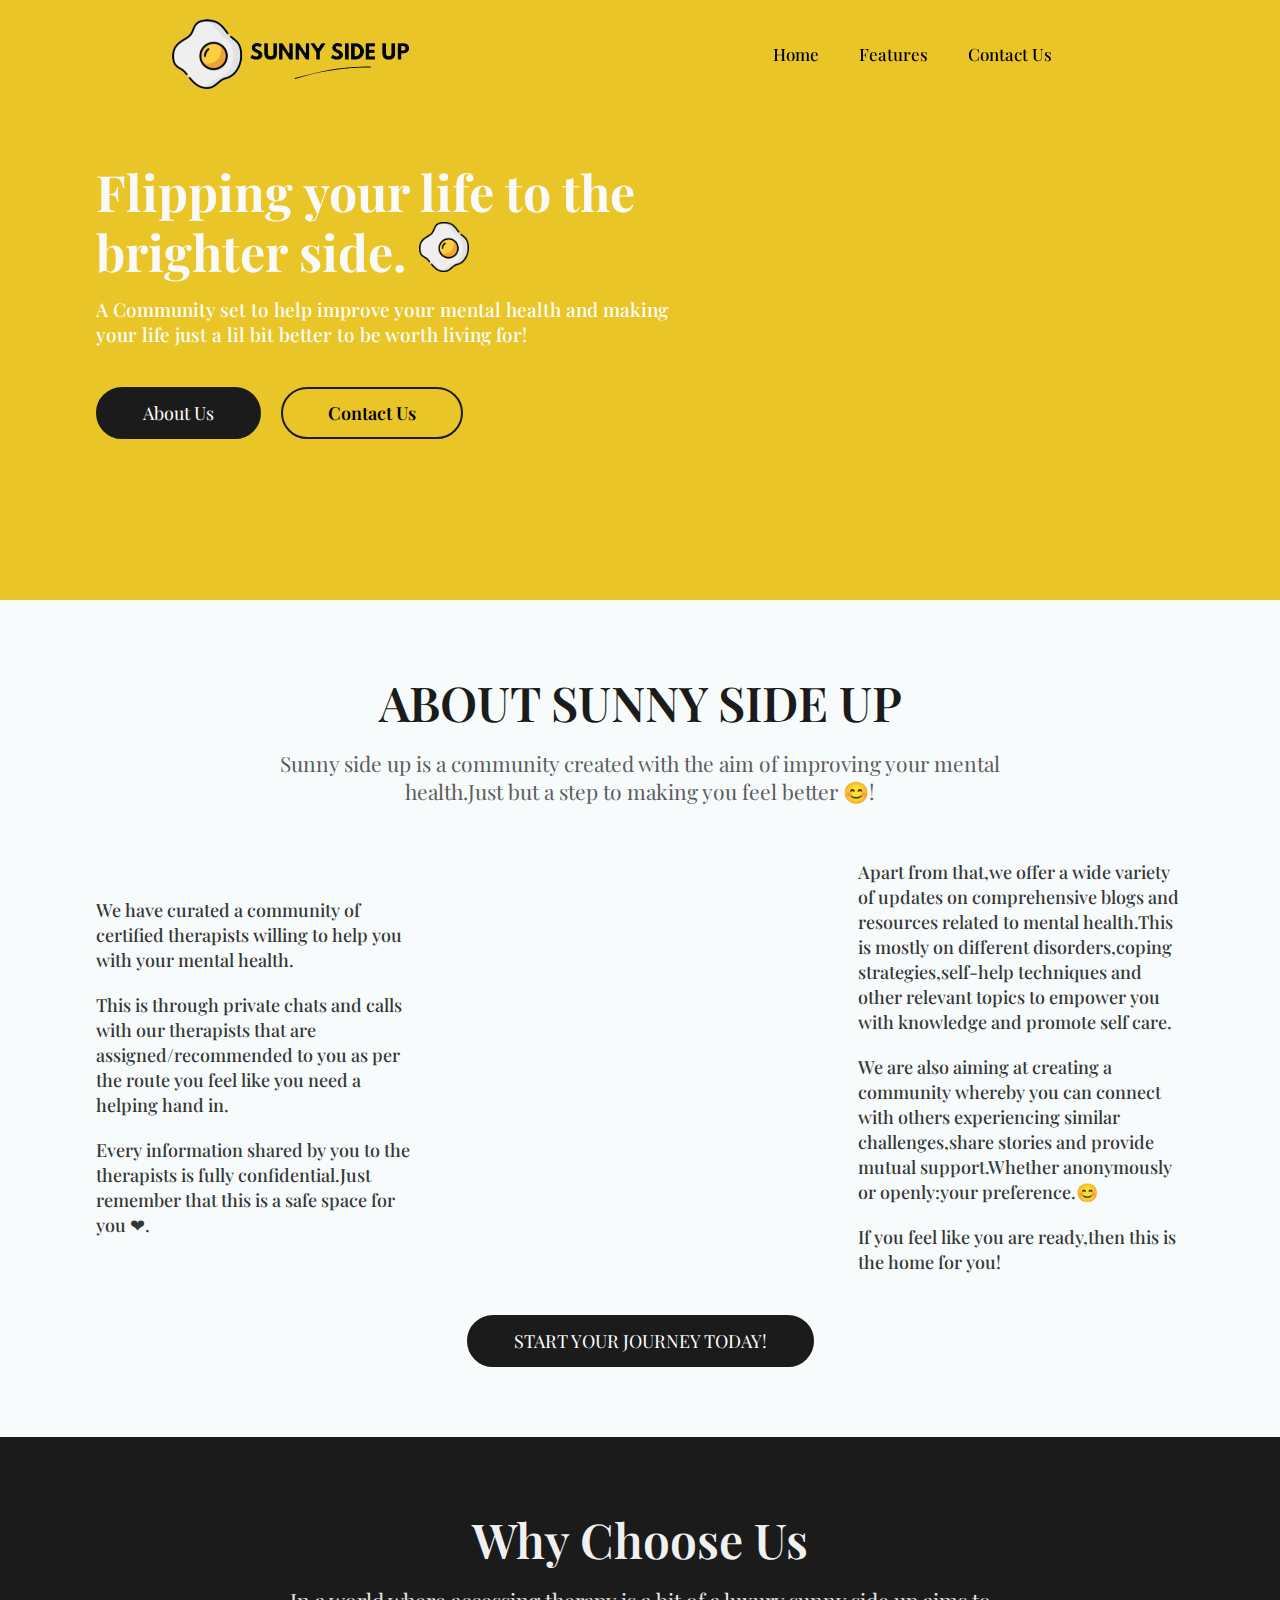
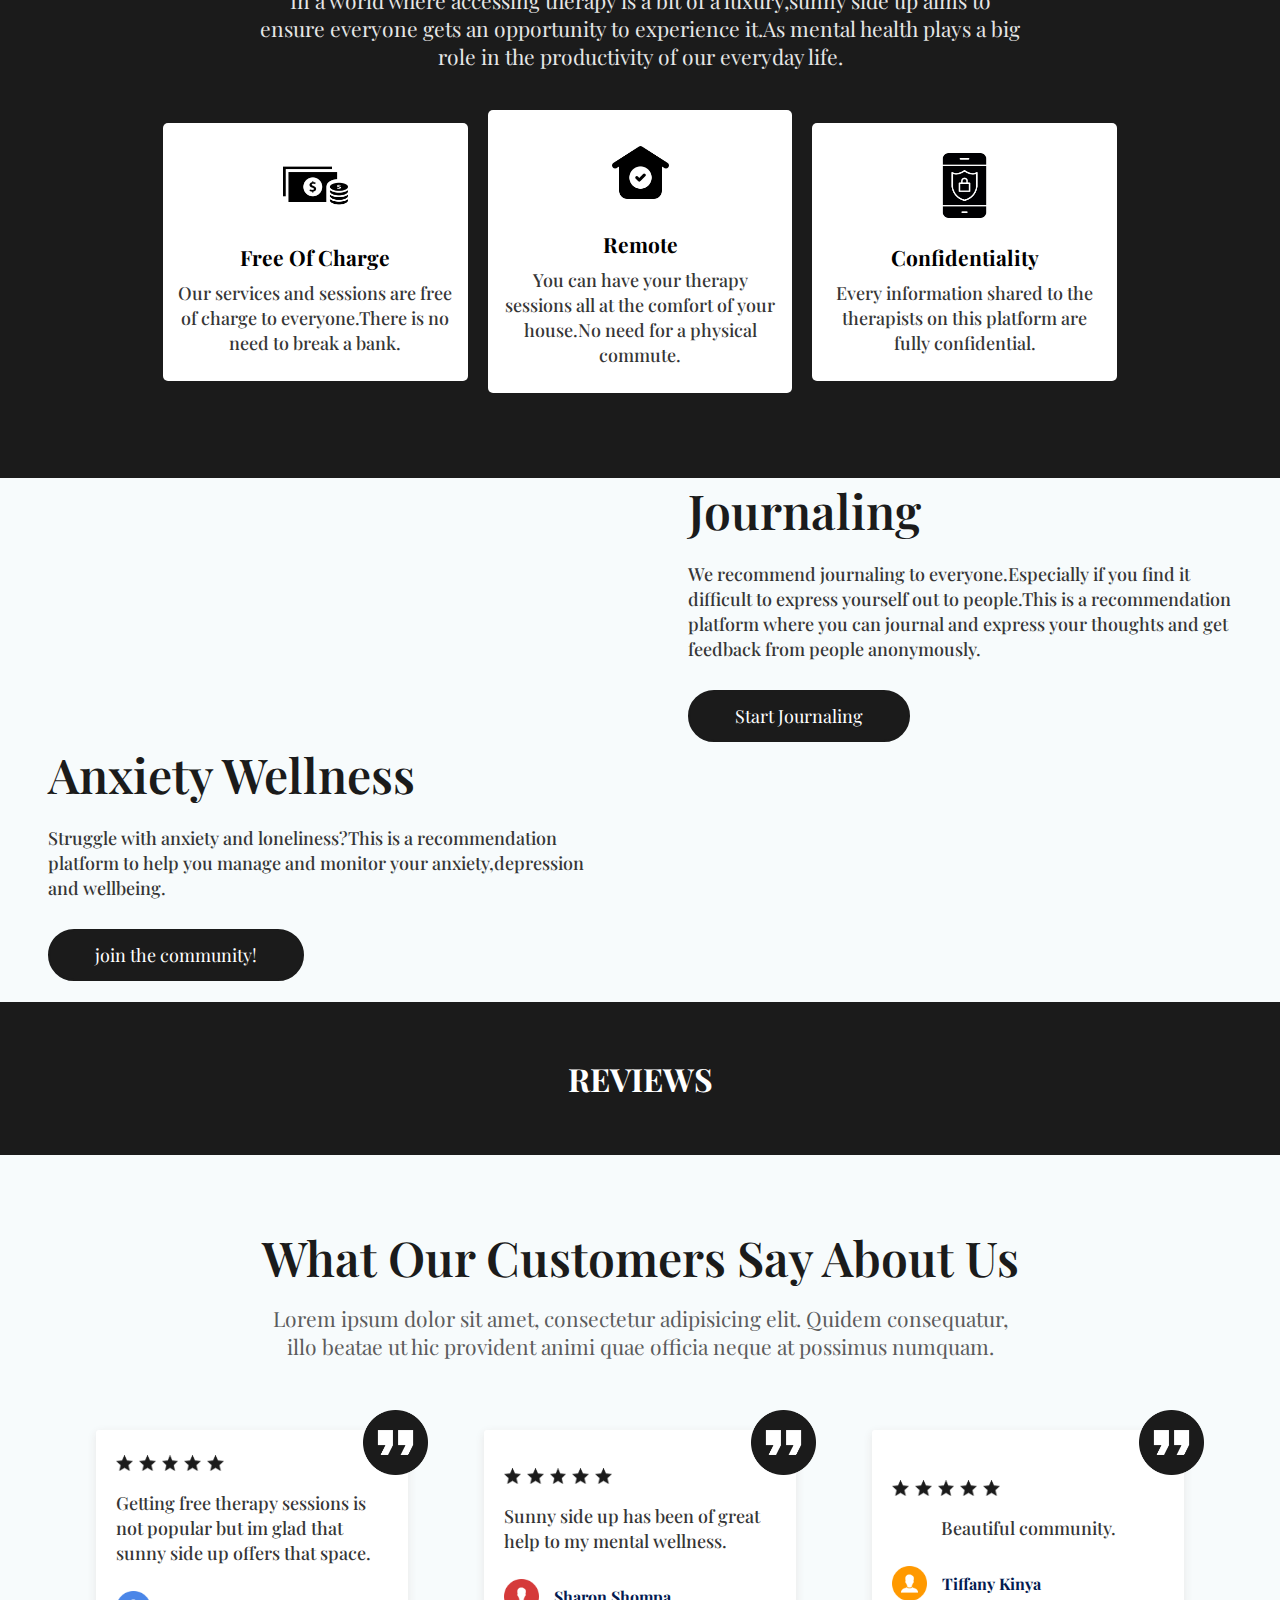
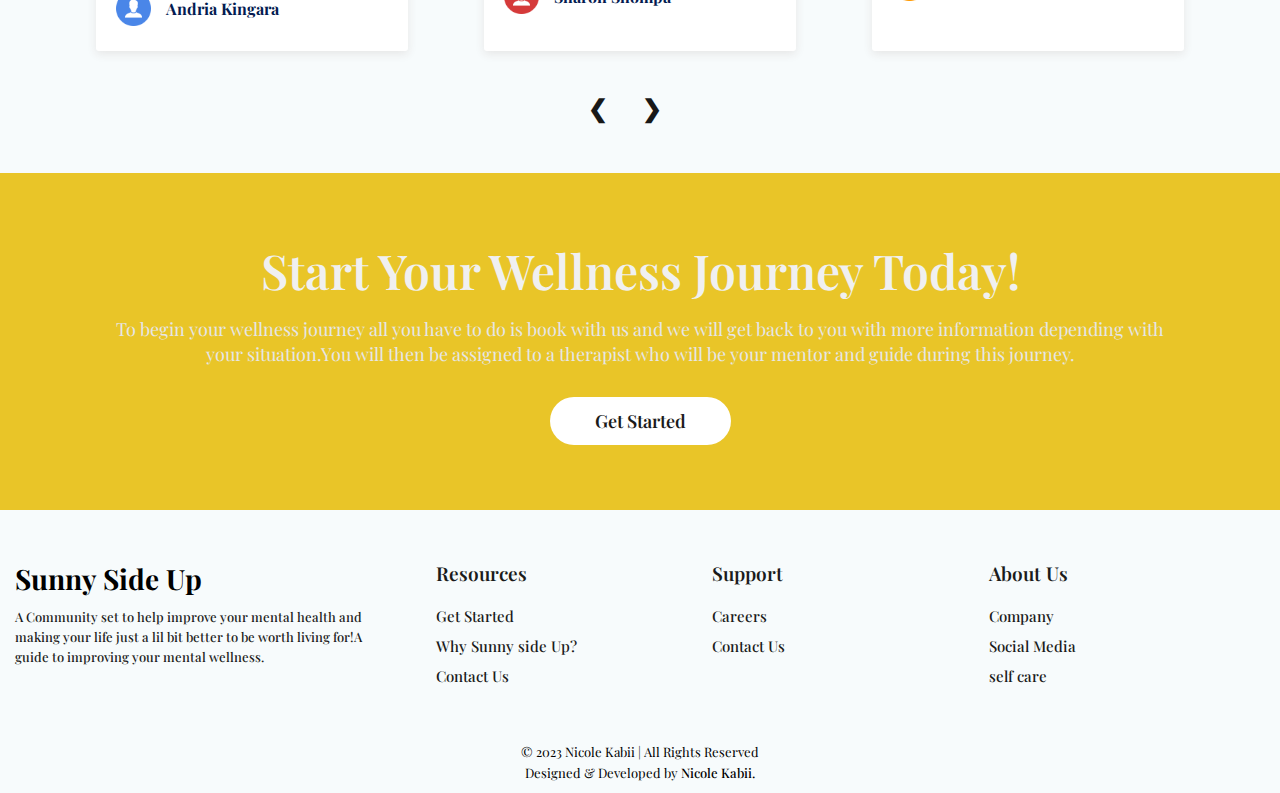
==== index.html @ 6314eb47 "hover effect" ====
<!DOCTYPE html>
<html lang="en">

<head>
    <meta charset="UTF-8">
    <meta name="viewport" content="width=device-width, initial-scale=1.0">

    <!-- Stylesheets -->
    <link rel="stylesheet" href="css/style.css">

    <link rel="stylesheet" href="https://cdnjs.cloudflare.com/ajax/libs/font-awesome/4.7.0/css/font-awesome.min.css">

    <!-- Google Fonts -->
    <link rel="preconnect" href="https://fonts.googleapis.com">
    <link rel="preconnect" href="https://fonts.gstatic.com" crossorigin>
    <link href="https://fonts.googleapis.com/css2?family=Playfair+Display:wght@400;500;600;700&display=swap"
        rel="stylesheet">

    <title>sunny side up</title>
</head>

<body>

    <header>

        <!-- Top Navigation Menu -->
        <div class="topnav">
            <a href="index.html" class="active"><img src="img/logofinal.png" width="200" alt=""></a>
            <div id="myLinks">
                <a href="index.html" class="navItem mobileNavItem" autofocus>Home</a>
                <a href="features.html" class="navItem mobileNavItem">Features</a>
                <a href="contact.html" class="navItem mobileNavItem">Contact Us</a>

            </div>
            <a href="javascript:void(0);" class="icon" onclick="myFunction()">
                <i class="fa fa-bars"></i>
            </a>
        </div>

        <div class="navigation">
            <a href="index.html" class="logoLink"><img src="img/logofinal.png" width="250" alt="">

            </a>

            <nav>
                <a href="index.html" class="navItem">Home</a>
                <a href="features.html" class="navItem">Features</a>
                <a href="contact.html" class="navItem">Contact Us</a>
                <a href="#" class="navItem"></a>

            </nav>
        </div>

        <div class="content-block home-hero" id="home">
            <div class="section-container">
                <div class="hero-wrapper">
                    <h1>Flipping your life to the brighter side. <img src="img/sunnysidee.png" width="50" alt=""> </h1>
                    <h4>
                        A Community set to help improve your mental health and making your life just a lil bit better to
                        be worth living for!
                    </h4>
                    <div class="content-wrapper hero-btn-wrapper">
                        <a href="index.html#intro" class="btn blackBtn">About Us</a>
                        <a href="contact.html" class="btn blackOutlineBtn">Contact Us</a>
                    </div>
                </div>
            </div>
        </div>

    </header>

    <main>


        <div class="section-container intro-container">
            <h2 class="section-heading" id="intro">ABOUT SUNNY SIDE UP</h2>
            <h4 class="section-subheading">
                Sunny side up is a community created with the aim of improving your mental health.Just but a step to
                making you feel
                better 😊!
            </h4>
            <div class="content-wrapper">
                <div class="content-block intro-wrapper">
                    <p class="main-text">
                        We have curated a community of certified therapists willing to help you with your mental health.
                    </p>
                    <p class="main-text">
                        This is through private chats and calls with our therapists that are assigned/recommended to you
                        as
                        per the route you feel like you need a helping hand in.
                    </p>
                    <p class="main-text">
                        Every information shared by you to the therapists is fully confidential.Just remember that this
                        is a safe space for you ❤.
                    </p>
                </div>
                <img src="img/intro.jpg" alt="">
                <div class="content-block intro-wrapper">
                    <p class="main-text">
                        Apart from that,we offer a wide variety of updates on comprehensive blogs and resources related
                        to mental health.This is mostly on different disorders,coping strategies,self-help techniques
                        and
                        other relevant topics to empower you with knowledge and promote self care.
                    <p class="main-text">
                        We are also aiming at creating a community whereby you can connect with others experiencing
                        similar challenges,share stories and provide mutual support.Whether anonymously or openly:your
                        preference.😊
                    </p>
                    <p class="main-text">
                        If you feel like you are ready,then this is the home for you!
                    </p>
                </div>
            </div>
            <a href="contact.html#start" class="btn blackBtn">START YOUR JOURNEY TODAY!</a>
        </div>


        <div class="benefits-container">
            <div class="section-container">
                <h2 class="section-heading">Why Choose Us</h2>
                <h4 class="section-subheading">
                    In a world where accessing therapy is a bit of a luxury,sunny side up aims to ensure everyone gets
                    an opportunity to experience it.As mental health plays a big role in the productivity of our
                    everyday life.
                </h4>
                <div class="content-wrapper benefit-top-wrapper">

                    <div class="content-block benefit-wrapper">
                        <div class="section-container">
                            <img src="img/free.png" alt="">
                            <h3>Free Of Charge</h3>
                            <p class="main-text">
                                Our services and sessions are free of charge to everyone.There is no need to break a
                                bank.
                            </p>
                        </div>
                    </div>

                    <div class="content-block benefit-wrapper">
                        <div class="section-container">
                            <img src="img/remote.png" alt="">
                            <h3>Remote</h3>
                            <p class="main-text">
                                You can have your therapy sessions all at the comfort of your house.No need for a
                                physical commute.
                        </div>
                    </div>

                    <div class="content-block benefit-wrapper">
                        <div class="section-container">
                            <img src="img/confidentiality.png" alt="">
                            <h3>Confidentiality</h3>
                            <p class="main-text">
                                Every information shared to the therapists on this platform are fully confidential.

                            </p>
                        </div>
                    </div>

                </div>
            </div>
        </div>


        <div class="features-container">

            <div class="content-wrapper feature-wrapper">
                <img src="img/feature_one.jpg" alt="">
                <div class="content-block feature-text-wrapper">
                    <div class="section-container">
                        <h2 class="section-heading">Journaling</h2>
                        <p class="main-text">
                            We recommend journaling to everyone.Especially if you find it difficult to express yourself
                            out to people.This is a recommendation platform where you can journal and express your
                            thoughts and get feedback from people anonymously.
                        </p>
                        <a href="https://onsincerely.com/" class="btn blackBtn" target="_blank">Start Journaling</a>
                    </div>
                </div>
            </div>

            <div class="content-wrapper content-wrapper-one feature-wrapper">
                <div class="content-block feature-text-wrapper">
                    <div class="section-container">
                        <h2 class="section-heading">Anxiety Wellness</h2>
                        <p class="main-text">
                            Struggle with anxiety and loneliness?This is a recommendation platform to help you manage
                            and monitor your anxiety,depression and wellbeing.
                        </p>
                        <a href="https://mindgarden-tech.co.uk/" class="btn blackBtn" target="_blank">join the
                            community!</a>
                    </div>
                </div>
                <img src="img/feature_two.jpg" alt="">
            </div>
            <br>
        </div>


        <div class="clients-container">
            <div class="section-container">
                <div class="content-wrapper">
                    <h1 class="reviews">REVIEWS</h1>
                </div>
            </div>
        </div>


        <div class="testimonials-container" id="testimonials">
            <div class="section-container">
                <h2 class="section-heading">What Our Customers Say About Us</h2>
                <h4 class="section-subheading">
                    Lorem ipsum dolor sit amet, consectetur adipisicing elit. Quidem consequatur, illo beatae ut hic
                    provident animi quae officia neque at possimus numquam.
                </h4>
                <div class="content-wrapper testimonial-container-wrapper">
                    <div class="content-wrapper testimonial-top-wrapper">
                        <div class="mySlides">

                            <div class="content-block testimonial-wrapper">
                                <img src="img/quote.png" alt="" class="testimonial-quote-img">
                                <div class="content-wrapper rating-wrapper">
                                    <img src="img/star.png" alt="">
                                    <img src="img/star.png" alt="">
                                    <img src="img/star.png" alt="">
                                    <img src="img/star.png" alt="">
                                    <img src="img/star.png" alt="">
                                </div>
                                <p class="main-text">
                                    Getting free therapy sessions is not popular but im glad that sunny side up offers
                                    that space.
                                </p>
                                <div class="content-wrapper client-info">
                                    <img src="img/avatar_blue.png" alt="">
                                    <div class="content-block">
                                        <h3>Andria Kingara</h3>

                                    </div>
                                </div>
                            </div>

                            <div class="content-block testimonial-wrapper">
                                <img src="img/quote.png" alt="" class="testimonial-quote-img">
                                <div class="content-wrapper rating-wrapper">
                                    <img src="img/star.png" alt="">
                                    <img src="img/star.png" alt="">
                                    <img src="img/star.png" alt="">
                                    <img src="img/star.png" alt="">
                                    <img src="img/star.png" alt="">
                                </div>
                                <p class="main-text">
                                    Sunny side up has been of great help to my mental wellness.
                                </p>
                                <div class="content-wrapper client-info">
                                    <img src="img/avatar_red.png" alt="">
                                    <div class="content-block">
                                        <h3>Sharon Shompa</h3>

                                    </div>
                                </div>
                            </div>

                            <div class="content-block testimonial-wrapper">
                                <img src="img/quote.png" alt="" class="testimonial-quote-img">
                                <div class="content-wrapper rating-wrapper">
                                    <img src="img/star.png" alt="">
                                    <img src="img/star.png" alt="">
                                    <img src="img/star.png" alt="">
                                    <img src="img/star.png" alt="">
                                    <img src="img/star.png" alt="">
                                </div>
                                <p class="main-text">
                                    Beautiful community.
                                </p>
                                <div class="content-wrapper client-info">
                                    <img src="img/avatar_orange.png" alt="">
                                    <div class="content-block">
                                        <h3>Tiffany Kinya</h3>

                                    </div>
                                </div>
                            </div>

                        </div>
                        <div class="mySlides">

                            <div class="content-block testimonial-wrapper">
                                <img src="img/quote.png" alt="" class="testimonial-quote-img">
                                <div class="content-wrapper rating-wrapper">
                                    <img src="img/star.png" alt="">
                                    <img src="img/star.png" alt="">
                                    <img src="img/star.png" alt="">
                                    <img src="img/star.png" alt="">
                                    <img src="img/star.png" alt="">
                                </div>
                                <p class="main-text">
                                    I Love how the therapists are so friendly.
                                </p>
                                <div class="content-wrapper client-info">
                                    <img src="img/avatar_red.png" alt="">
                                    <div class="content-block">
                                        <h3>Sharon Wanjiru</h3>

                                    </div>
                                </div>
                            </div>

                            <div class="content-block testimonial-wrapper">
                                <img src="img/quote.png" alt="" class="testimonial-quote-img">
                                <div class="content-wrapper rating-wrapper">
                                    <img src="img/star.png" alt="">
                                    <img src="img/star.png" alt="">
                                    <img src="img/star.png" alt="">
                                    <img src="img/star.png" alt="">
                                    <img src="img/star.png" alt="">
                                </div>
                                <p class="main-text">

                                </p>
                                <div class="content-wrapper client-info">
                                    <img src="img/avatar_orange.png" alt="">
                                    <div class="content-block">
                                        <h3>Bettina Uhuru</h3>

                                    </div>
                                </div>
                            </div>

                            <div class="content-block testimonial-wrapper">
                                <img src="img/quote.png" alt="" class="testimonial-quote-img">
                                <div class="content-wrapper rating-wrapper">
                                    <img src="img/star.png" alt="">
                                    <img src="img/star.png" alt="">
                                    <img src="img/star.png" alt="">
                                    <img src="img/star.png" alt="">
                                    <img src="img/star.png" alt="">
                                </div>
                                <p class="main-text">
                                    I have to say that the constant check ups by the therapists are really thoughtful.
                                </p>
                                <div class="content-wrapper client-info">
                                    <img src="img/avatar_blue.png" alt="">
                                    <div class="content-block">
                                        <h3>Emily Okwara</h3>

                                    </div>
                                </div>
                            </div>

                        </div>
                    </div>
                </div>
                <div class="testimonial-navigation-wrapper">
                    <a class="prev" onclick="plusSlides(-1)">&#10094;</a>
                    <a class="next" onclick="plusSlides(1)">&#10095;</a>
                </div>
            </div>
        </div>


        <div class="cta-container">
            <div class="section-container">
                <h2 class="section-heading">Start Your Wellness Journey Today!</h2>
                <p class="main-text">
                    To begin your wellness journey all you have to do is book with us and we will get back to you with
                    more information depending with your situation.You will then be assigned to a therapist who will be
                    your mentor and guide during this journey.
                </p>
                <a href="contact.html#start" class="btn whiteBtn">Get Started</a>
            </div>
        </div>


    </main>

    <footer>
        <div class="footerTopWrapper">
            <div class="footerWrapper footerWrapperOne">
                <h2>Sunny Side Up</h2>
                <p>
                    A Community set to help improve your mental health and making your life just a lil bit better to be
                    worth living for!A guide to improving your mental wellness.
                </p>
            </div>
            <div class="footerWrapper">
                <h3>Resources</h3>
                <a href="contact.html#start">Get Started</a>
                <a href="index.html#intro">Why Sunny side Up?</a>
                <a href="contact.html#socials">Contact Us</a>
                <a href="#"></a>
            </div>
            <div class="footerWrapper">
                <h3>Support</h3>
                <a href="features.html#careers">Careers</a>
                <a href="contact.html">Contact Us</a>
                <a href="#"></a>
                <a href="#"></a>
            </div>
            <div class="footerWrapper">
                <h3>About Us</h3>
                <a href="index.html#intro">Company</a>
                <a href="contact.html#socials">Social Media</a>
                <a href="features.html#care">self care</a>
                <a href="#"></a>
            </div>
        </div>
        <p class="copyright">© 2023 Nicole Kabii | All Rights Reserved</p>
        <p class="copyright">Designed & Developed by <a href="https://nicolek.buzz" target="_blank"
                class="copyright">Nicole Kabii.</a></p>
    </footer>

    <script src="js/main.js"></script>
    <script src="js/animations.js"></script>
    <script src="js/testimonials_slider.js"></script>
    <script src="js/mobileMenu.js"></script>

</body>

</html>
---- css/style.css ----
/* --------------------------------------------------- 
                     General
   --------------------------------------------------- */

*,
*::after,
*::before {
  margin: 0;
  padding: 0;
  box-sizing: inherit;
}
html {
  scroll-behavior: smooth;
}

body {
  font-family: "Playfair Display", serif;
  background-color: #f7fbfc;
  overflow-x: hidden;
}

a {
  color: rgb(255, 255, 255);
  text-decoration: none;
}
li {
  list-style: none;
}

/* --------------------------------------------------- 
                   CSS Animations
   --------------------------------------------------- */

@keyframes fade-in-left {
  from {
    opacity: 0;
    transform: translateX(-10px);
  }
  to {
    opacity: 1;
  }
}
.fade-in-element-left {
  animation: fade-in-left 2s;
}

@keyframes fade-in-right {
  from {
    opacity: 0;
    transform: translateX(10px);
  }
  to {
    opacity: 1;
  }
}
.fade-in-element-right {
  animation: fade-in-right 2s;
}

@keyframes fade-in {
  from {
    opacity: 0;
    transform: translateY(-20px);
  }
  to {
    opacity: 1;
  }
}
.fade-in-element-top {
  animation: fade-in 2s;
}

@keyframes fade-in {
  from {
    opacity: 0;
    transform: translateY(20px);
  }
  to {
    opacity: 1;
  }
}
.fade-in-element-bottom {
  animation: fade-in 2s;
}

/* --------------------------------------------------- 
                    Layouts
   --------------------------------------------------- */
.section-container {
  display: flex;
  flex-direction: column;
  justify-content: center;
  align-items: center;
  margin: 0 auto;
  width: 85%;
}

.content-wrapper {
  display: flex;
  flex-direction: row;
  justify-content: space-between;
  align-items: center;
  flex-wrap: wrap;
  width: 100%;
}

.content-block {
  display: flex;
  flex-direction: column;
  justify-content: center;
  align-items: center;
}

.headingWrapper {
  display: flex;
  flex-direction: column;
  width: 45%;
}

@media only screen and (max-width: 980px) {
  .section-container {
    width: 95%;
  }
  .content-wrapper {
    display: flex;
    flex-direction: column;
    justify-content: center;
    align-items: center;
  }
  .content-wrapper-one {
    display: flex;
    flex-direction: column-reverse;
    justify-content: center;
    align-items: center;
  }

  .headingWrapper {
    display: flex;
    flex-direction: column;
    justify-content: center;
    align-items: center;
    width: 95%;
    text-align: center;
  }

  .page-text-wrapper {
    width: 95%;
    display: flex;
    flex-direction: column;
    justify-content: center;
    align-items: center;
  }
}

/* --------------------------------------------------- 
                   Buttons
   --------------------------------------------------- */
.btn {
  padding: 12px 45px;
  border-radius: 100px;
  font-size: 18px;
  text-align: center;
  transition: all 0.3s;
  -webkit-appearance: none;
}

.blackBtn {
  background-color: #1b1b1b;
  color: white;
  font-weight: 400;
  border: 2px solid #1b1b1b;
}
.blackBtn:hover {
  background-color: #3a3a3a;
  border: 2px solid #3a3a3a;
}

.blackOutlineBtn {
  color: #000000;
  font-weight: 600;
  background-color: transparent;
  border: 2px solid #1b1b1b;
  transition: all, 0.3s;
}
.blackOutlineBtn:hover {
  color: white;
  background-color: #1b1b1b;
}

.whiteBtn {
  background-color: #ffffff;
  color: #1b1b1b;
  font-weight: 600;
  transition: all, 0.3s;
}
.whiteBtn:hover {
  color: white;
  background-color: transparent;
}

@media only screen and (max-width: 980px) {
  .btn {
    margin: 10px 0;
    padding: 14px 0px;
    width: 100%;
  }
}

/* --------------------------------------------------- 
                   Typography
   --------------------------------------------------- */

.section-heading {
  font-size: 48px;
  color: #1b1b1b;
  font-weight: 600;
  text-align: center;
}
.section-subheading {
  margin: 15px auto 0 auto;
  font-size: 21px;
  line-height: 28px;
  width: 70%;
  color: #5c5c5c;
  font-weight: 400;
  text-align: center;
}

.main-text {
  margin: 5px 0;
  font-size: 18px;
  line-height: 25px;
  color: #363636;
  font-weight: 500;
}

@media only screen and (max-width: 900px) {
  .section-heading {
    font-size: 31px;
  }

  .section-subheading {
    width: 100%;
  }
}

/* --------------------------------------------------- 
                     Header
   --------------------------------------------------- */
header {
  display: flex;
  flex-direction: column;
  justify-content: flex-start;
  align-items: center;
  position: relative;
}

.navigation {
  display: flex;
  flex-direction: row;
  justify-content: space-around;
  align-items: center;
  padding: 0px 5px;
  position: fixed;
  z-index: 1;
  width: 100%;
  background-color: #fdfbf900;
  transition: all, 0.3s;
}

.scrolled {
  background-color: rgb(233, 197, 40);
}

.logo {
  height: 40px;
  width: auto;
  box-shadow: none;
  color: black;
  font-size: 30px;
}

.topnav {
  display: none;
}

nav {
  display: flex;
  flex-direction: row;
  justify-content: center;
  align-items: center;
  padding: 8px 0;
}
.navItem {
  padding: 5px 15px;
  margin: 0 5px;
  font-size: 17px;
  font-weight: 500;
  color: rgb(0, 0, 0);
}
.navItem:hover {
  color: white;
}
.navBtn {
  margin-left: 20px;
  padding: 11px 40px;
  color: white;
  border-radius: 100px;
  transition: all, 0.3s;
}

@media only screen and (max-width: 980px) {
  .navigation {
    display: none;
  }
  /* Mobile Navigation Start */
  .topnav {
    display: block;
    position: fixed;
    top: 0;
    left: 0;
    right: 0;
    z-index: 1;
    width: 100%;
    overflow: hidden;
    background-color: #fdfbf9;
    width: 100%;
    top: 0;
    left: 0;
    right: 0;
  }
  .topnav a {
    color: rgb(0, 0, 0);
    padding: 14px 16px;
    background-color: transparent;
    text-decoration: none;
    font-size: 15px;
    display: block;
  }
  .topnav a.icon {
    background: rgba(0, 0, 0, 0);
    display: block;
    position: absolute;
    right: 0;
    top: 5px;
    font-size: 20px;
  }
  .topnav i {
    color: rgb(0, 0, 0);
  }
  .topnav #myLinks {
    display: none;
    background-color: #ffffff;
  }
  .mobileNavItem {
    transition: all, 0.2s;
  }
  .mobileNavItem:hover {
    background-color: #030303;
    color: rgb(255, 255, 255);
  }
  .active {
    color: white;
  }
  /* Mobile Navigation End */
}

.home-hero {
  align-items: flex-end;
  min-height: 600px;
  width: 100%;
  background-color: rgb(233, 197, 40);
  background-image: url("../img/home-hero.jpg");
  background-position: center;
  background-size: cover;
}
.home-hero .section-container {
  align-items: flex-start;
}
.hero-wrapper {
  width: 55%;
}
.hero-wrapper h1 {
  color: rgb(250, 250, 250);
  font-size: 50px;
  line-height: 60px;
}
.hero-wrapper h4 {
  margin: 15px 0 40px 0;
  color: rgb(255, 255, 255);
  font-size: 19px;
  font-weight: 500;
  line-height: 25px;
}
.hero-btn-wrapper {
  justify-content: start;
}
.hero-btn-wrapper .btn {
  margin-right: 20px;
}

@media only screen and (max-width: 980px) {
  .home-hero {
    align-items: center;
    padding: 5px 0 70px 0;
    width: 100%;
    background-position: bottom;
    background-size: contain;
    background-repeat: no-repeat;
  }
  .hero-wrapper {
    width: 100%;
  }
  .hero-wrapper h1 {
    font-size: 40px;
    line-height: 50px;
  }
  .hero-btn-wrapper {
    justify-content: center;
  }
  .hero-btn-wrapper .btn {
    margin-right: 0px;
  }
}

/* --------------------------------------------------- 
                    Home Page
   --------------------------------------------------- */
/* Intro */
.intro-container {
  padding: 70px 0;
}
.intro-container .content-wrapper {
  margin: 45px 0 30px 0;
}
.intro-wrapper {
  width: 30%;
}
.intro-wrapper .main-text {
  margin: 10px 0;
}
.intro-container img {
  width: 30%;
  height: auto;
}

@media only screen and (max-width: 980px) {
  .intro-wrapper {
    width: 100%;
  }
  .intro-container img {
    margin: 15px 0;
    width: 100%;
    height: auto;
  }
}

/* Benefits */
.benefits-container {
  padding: 70px 0 85px 0;
  background-color: #1b1b1b;
}
.benefits-container .section-heading {
  color: rgb(240, 240, 240);
}
.benefits-container .section-subheading {
  color: rgb(230, 230, 230);
}

.benefit-top-wrapper {
  justify-content: center;
  margin-top: 40px;
}

.benefit-wrapper {
  margin: 0 10px;
  padding: 30px 0 25px 0;
  width: 28%;
  background-color: white;
  border-radius: 5px;
  transition: all, 0.6s;
}
.benefit-wrapper .section-container {
  width: 90%;
}
.benefit-wrapper img {
  height: 65px;
  width: auto;
  box-shadow: none;
  border-radius: 10px;
}
.benefit-wrapper h3 {
  margin: 25px 0 10px 0;
  font-size: 21px;
}
.benefit-wrapper .main-text {
  margin: 0;
  text-align: center;
}
.benefit-wrapper:hover {
  background-color: #1b1b1b;
  cursor: default;
}
.benefit-wrapper:hover h3,
.benefit-wrapper:hover .main-text {
  color: white;
}

@media only screen and (max-width: 980px) {
  .benefit-wrapper {
    margin: 15px 0;
    width: 100%;
  }
}

/* Features */
.feature-wrapper img {
  width: 50%;
  height: auto;
  border-radius: 0px;
  box-shadow: none;
}
.feature-text-wrapper {
  width: 50%;
}
.feature-text-wrapper .section-container {
  align-items: flex-start;
}
.feature-text-wrapper .main-text {
  margin: 20px 0 28px 0;
}

@media only screen and (max-width: 980px) {
  .feature-wrapper {
    margin-bottom: 60px;
  }
  .feature-text-wrapper {
    margin-top: 20px;
    width: 100%;
  }
  .feature-wrapper img {
    width: 100%;
  }
}

/* Clients */
.clients-container {
  padding: 55px 0;
  background-color: #1b1b1b;
}
.clients-container img {
  margin: 0 10px;
  height: 30px;
  width: auto;
  box-shadow: none;
  border-radius: 0px;
}

@media only screen and (max-width: 980px) {
  .clients-container .content-wrapper {
    flex-direction: row;
  }
  .clients-container img {
    margin: 15px 10px;
  }
}

/* Testimonials */
.testimonials-container {
  padding: 70px 0 50px 0;
}

.prev,
.next {
  margin: 0 25px 0 0;
  padding: 5px 5px 5px 0;
  width: auto;
  color: #181818;
  font-size: 24px;
  font-weight: 700;
  cursor: pointer;
  user-select: none;
  transition: all, 0.3s;
}
.prev:hover,
.next:hover {
  color: #181818;
}

.testimonial-top-wrapper {
  position: relative;
  margin-top: 50px;
  padding-bottom: 20px;
  width: 100%;
}
.mySlides {
  display: none;
  flex-direction: row;
  justify-content: space-between;
  padding: 20px 0;
}
.testimonial-wrapper {
  position: relative;
  padding: 25px 20px;
  width: 25%;
  background-color: white;
  box-shadow: 0 3px 10px rgb(230, 230, 230);
  border-radius: 3px;
}
.testimonial-quote-img {
  position: absolute;
  top: -20px;
  right: -20px;
  height: 65px;
  width: auto;
  box-shadow: none;
}
.rating-wrapper {
  justify-content: start;
}
.rating-wrapper img {
  margin-right: 6px;
  height: 16px;
  width: auto;
  box-shadow: none;
}
.testimonial-wrapper .main-text {
  margin: 20px 0 25px 0;
}
.client-info {
  justify-content: start;
}
.client-info img {
  margin-right: 15px;
  height: 35px;
  width: 35px;
  box-shadow: none;
}
.client-info h3 {
  color: #041b51;
  font-size: 16px;
}
.client-info p {
  margin-top: 5px;
  color: rgb(90, 90, 90);
  font-size: 13px;
}
.client-info .content-block {
  align-items: flex-start;
}

@media only screen and (max-width: 980px) {
  .testimonials-container {
    padding: 35px 0;
  }
  .testimonials-container .section-heading,
  .testimonials-container .section-subheading {
    text-align: center;
  }
  .testimonial-container-wrapper {
    flex-direction: column-reverse;
  }
  .testimonial-top-wrapper {
    margin-top: 40px;
    width: 100%;
  }
  .mySlides {
    flex-direction: column;
    justify-content: center;
    align-items: center;
    padding: 20px 0px;
  }
  .testimonial-wrapper {
    margin: 15px 0;
    width: 70%;
  }
  .rating-wrapper,
  .client-info {
    flex-direction: row;
  }

  .testimonial-img {
    margin-top: 30px;
    width: 100%;
    height: auto;
  }
}

/* CTA */
.cta-container {
  padding: 65px 0;
  background-color: rgb(233, 197, 40);
}
.cta-container .section-container {
  justify-content: center;
  align-items: center;
}
.cta-container .section-heading {
  color: rgb(240, 240, 240);
  text-align: center;
}
.cta-container .main-text {
  margin: 15px 0 30px 0;
  color: rgb(230, 230, 230);
  font-weight: 400;
  text-align: center;
}

/* Footer */
footer {
  display: flex;
  flex-direction: column;
  justify-content: center;
  align-items: center;
  padding: 35px 0 10px 0;
}
.footerTopWrapper {
  display: flex;
  flex-direction: row;
  justify-content: space-around;
  align-items: flex-start;
  margin-bottom: 25px;
}
.footerWrapper {
  display: flex;
  flex-direction: column;
  justify-content: center;
  align-items: flex-start;
  width: 23%;
  margin: 15px 0;
}
.footerWrapperOne {
  width: 35%;
}
.footerWrapperOne h2 {
  margin-bottom: 10px;
  font-size: 28px;
}
.footerWrapper img {
  height: auto;
  width: 150px;
  margin-bottom: 25px;
}
.footerWrapper p {
  color: #1b1b1b;
  font-size: 13px;
  line-height: 20px;
  font-weight: 500;
  width: 90%;
}
.footerWrapper h3 {
  color: #1b1b1b;
  font-size: 19px;
  font-weight: 600;
  margin-bottom: 15px;
}
.footerWrapper a {
  color: #1b1b1b;
  font-size: 15px;
  font-weight: 500;
  margin: 5px 0;
}

.copyright {
  font-size: 13px;
  margin: 2px 0;
}
.copyright a {
  color: black;
  font-weight: 500;
}

@media only screen and (max-width: 900px) {
  .footerTopWrapper {
    display: flex;
    flex-direction: column;
    justify-content: center;
    align-items: center;
    margin-bottom: 25px;
  }
  .footerWrapper {
    display: flex;
    flex-direction: column;
    justify-content: center;
    align-items: center;
    width: 90%;
    margin: 15px 0;
  }
  .footerWrapper p {
    text-align: center;
  }
  .footerWrapper h3 {
    font-size: 22px;
  }
  .footerWrapper a {
    font-size: 18px;
  }
  .copyright {
    text-align: center;
  }
}
.reviews {
  color: white;
  text-align: center;
  display: block;
  margin: 0 auto;
}
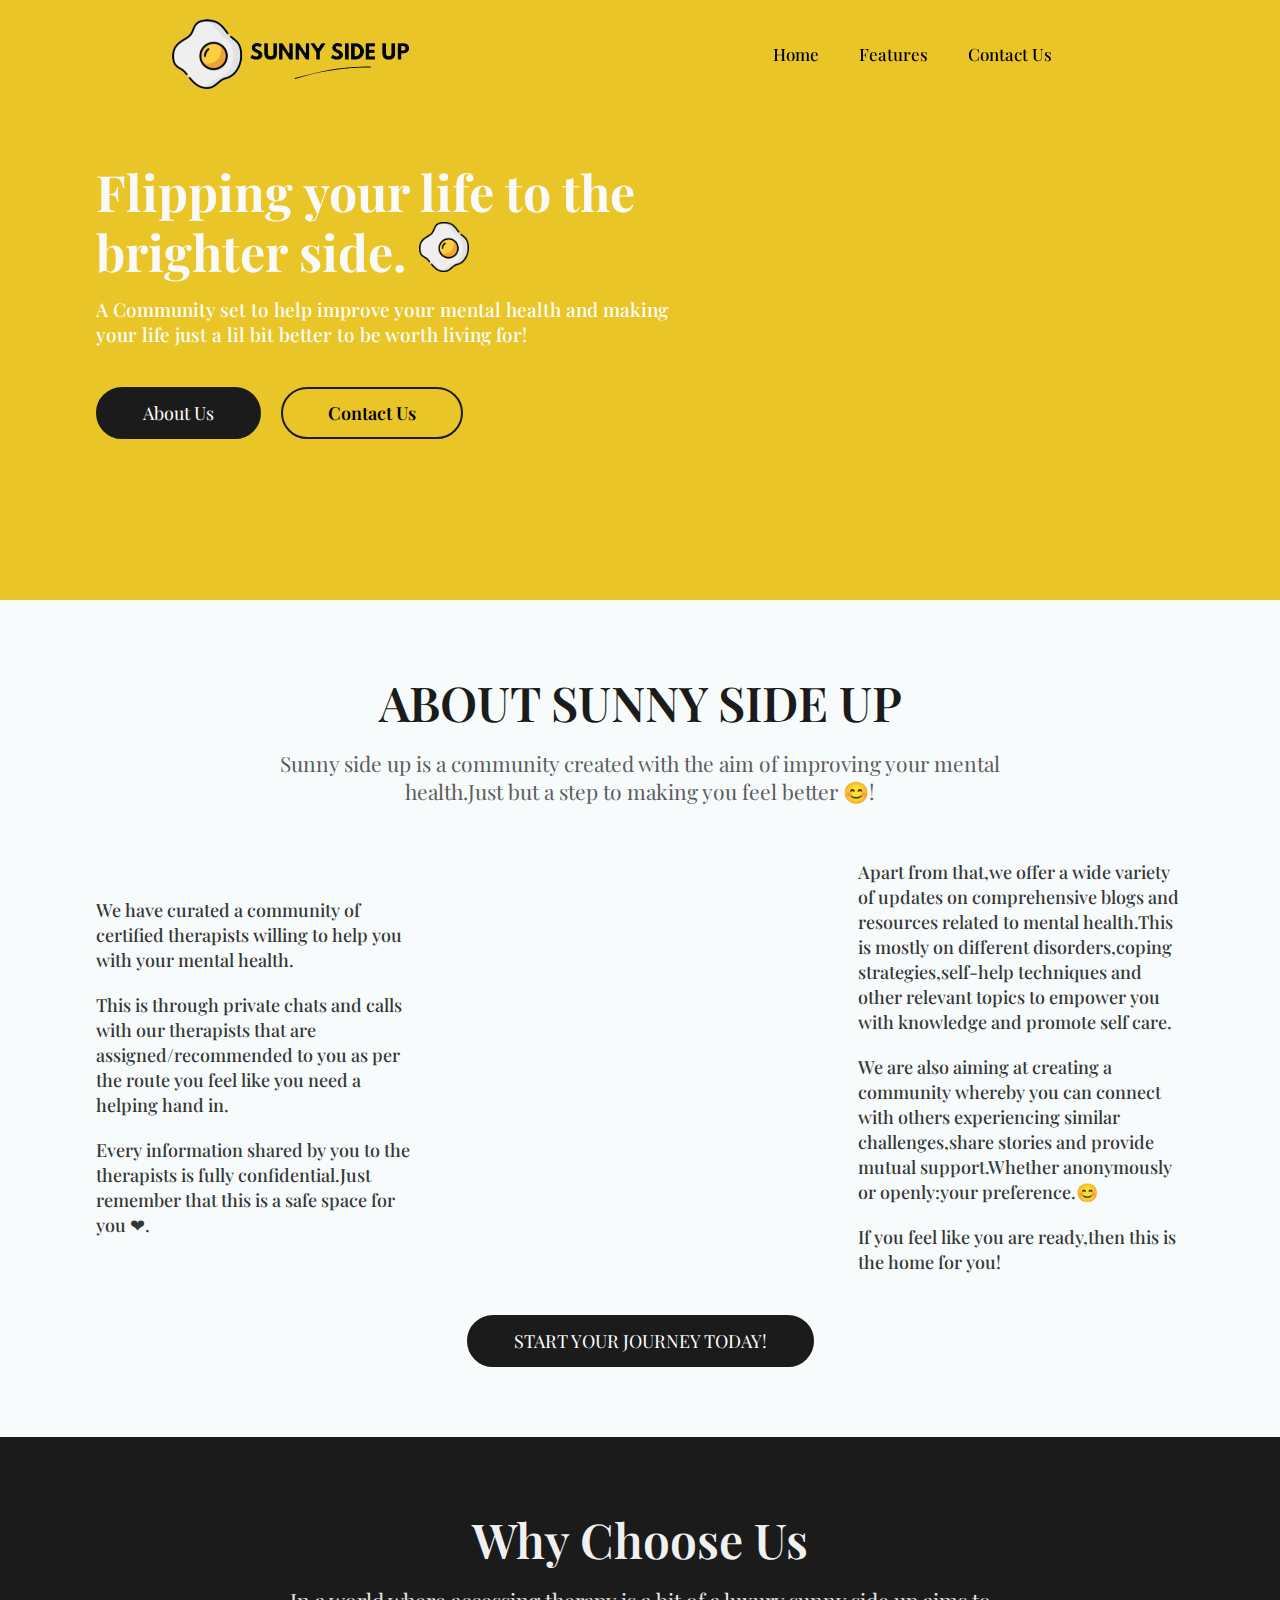
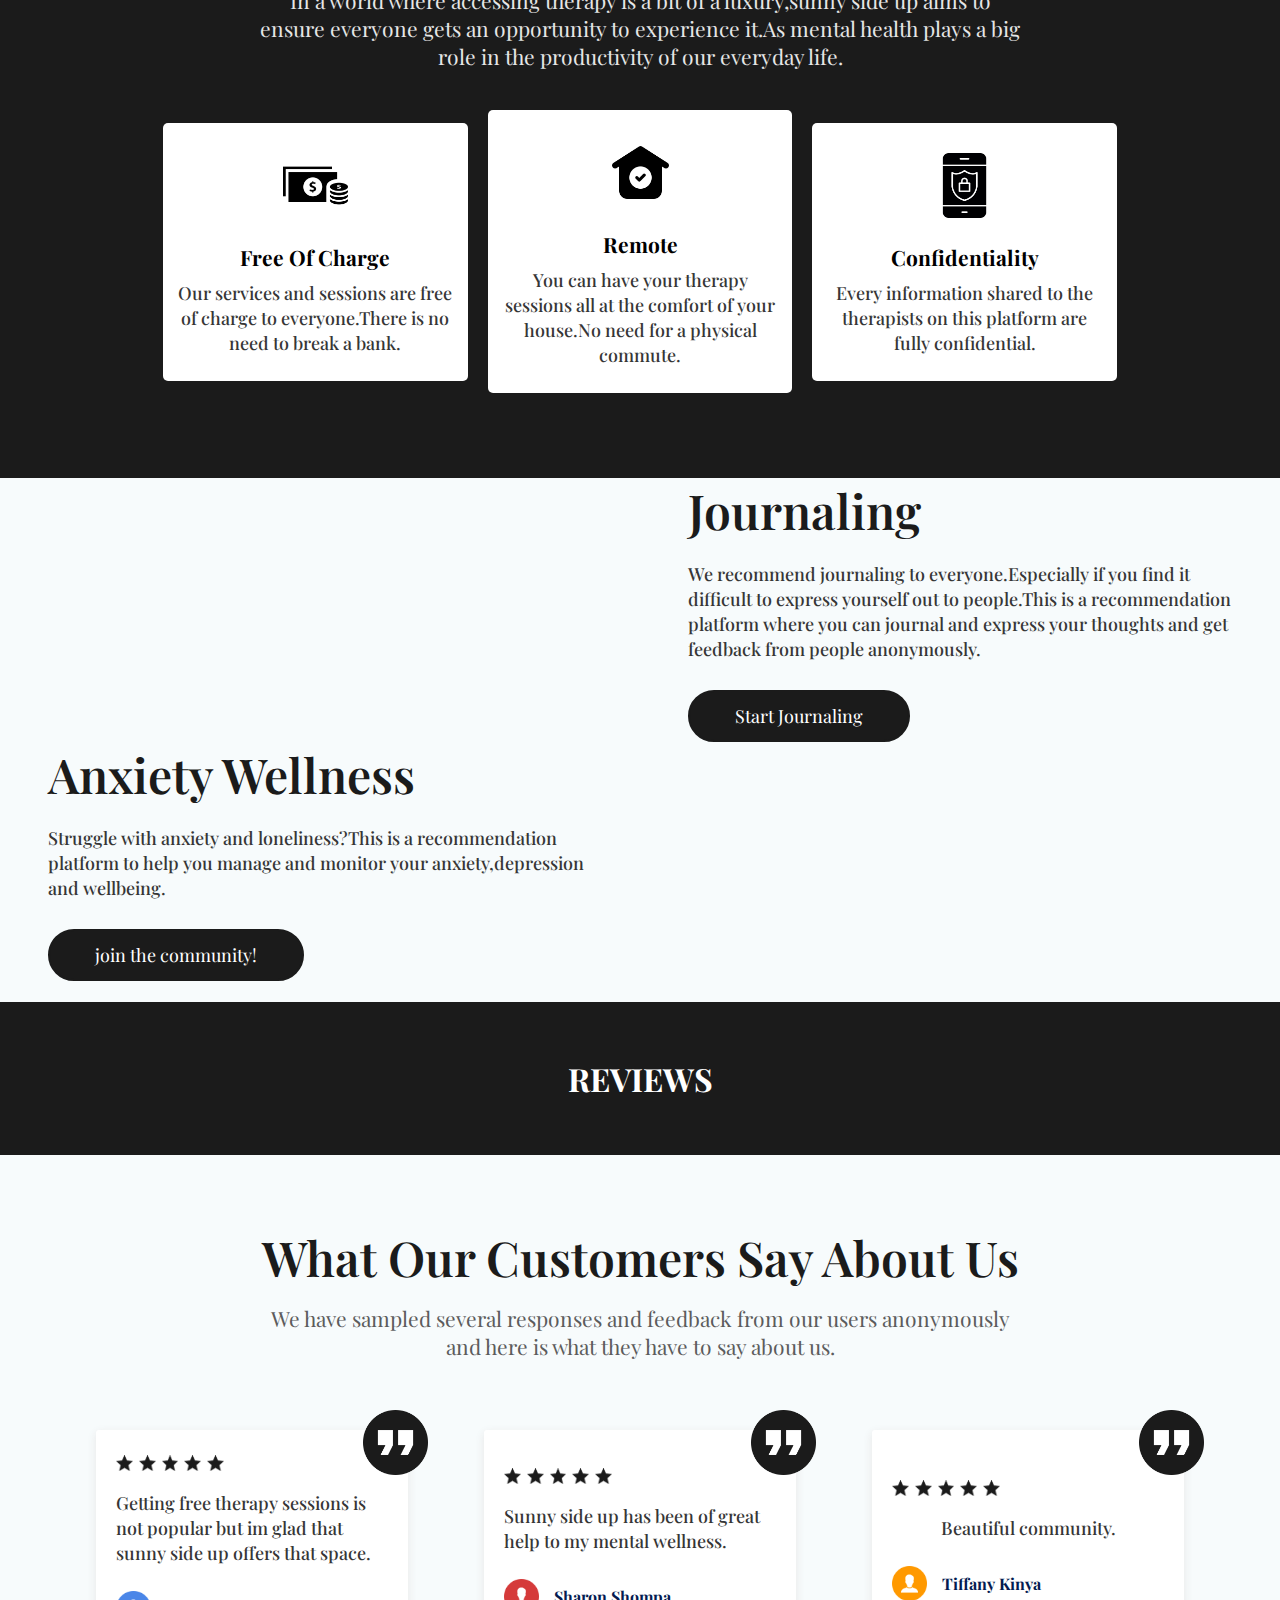
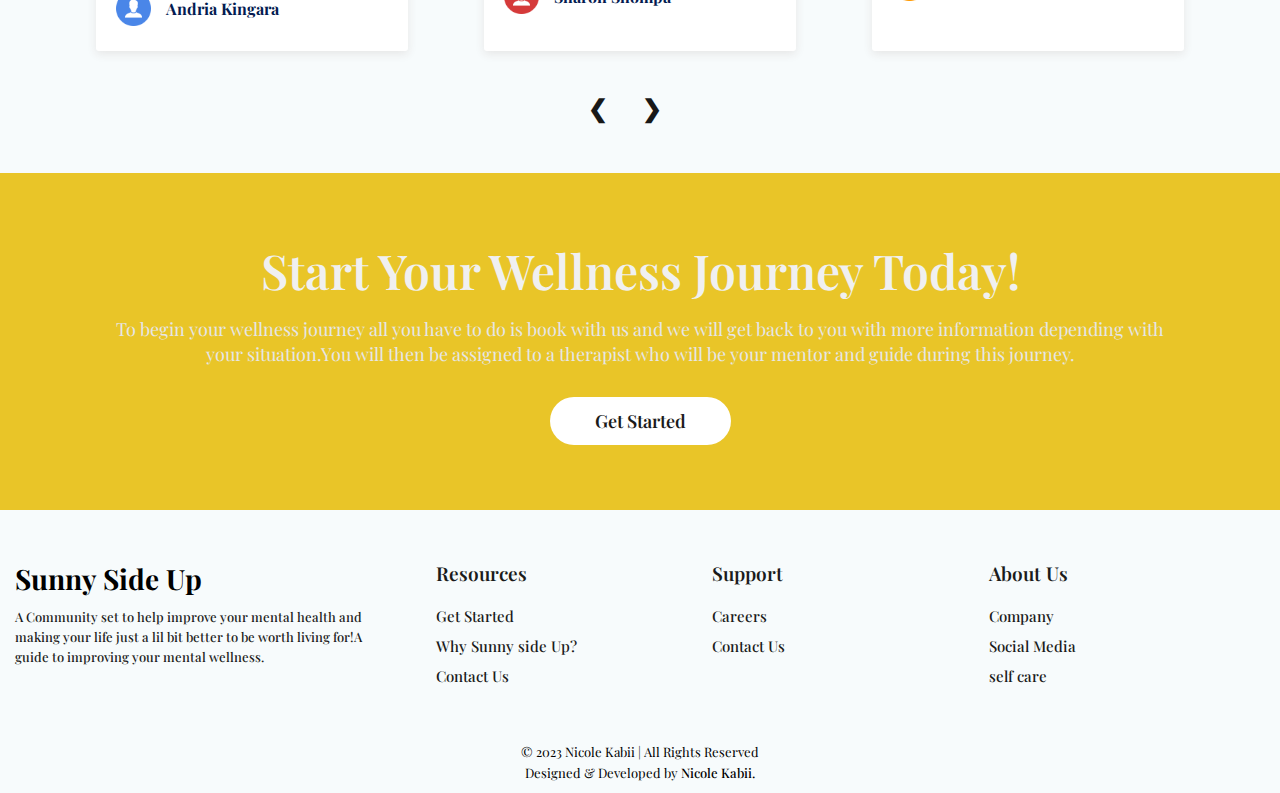
==== commit 66fe55e3: "submit" ====
--- a/index.html
+++ b/index.html
@@ -210,8 +210,8 @@
             <div class="section-container">
                 <h2 class="section-heading">What Our Customers Say About Us</h2>
                 <h4 class="section-subheading">
-                    Lorem ipsum dolor sit amet, consectetur adipisicing elit. Quidem consequatur, illo beatae ut hic
-                    provident animi quae officia neque at possimus numquam.
+                    We have sampled several responses and feedback from our users anonymously and here is what they have
+                    to say about us.
                 </h4>
                 <div class="content-wrapper testimonial-container-wrapper">
                     <div class="content-wrapper testimonial-top-wrapper">
--- a/css/style.css
+++ b/css/style.css
@@ -171,7 +171,7 @@
   border: 2px solid #1b1b1b;
 }
 .blackBtn:hover {
-  background-color: #3a3a3a;
+  background-color: orange;
   border: 2px solid #3a3a3a;
 }
 
@@ -184,7 +184,7 @@
 }
 .blackOutlineBtn:hover {
   color: white;
-  background-color: #1b1b1b;
+  background-color: orange;
 }
 
 .whiteBtn {
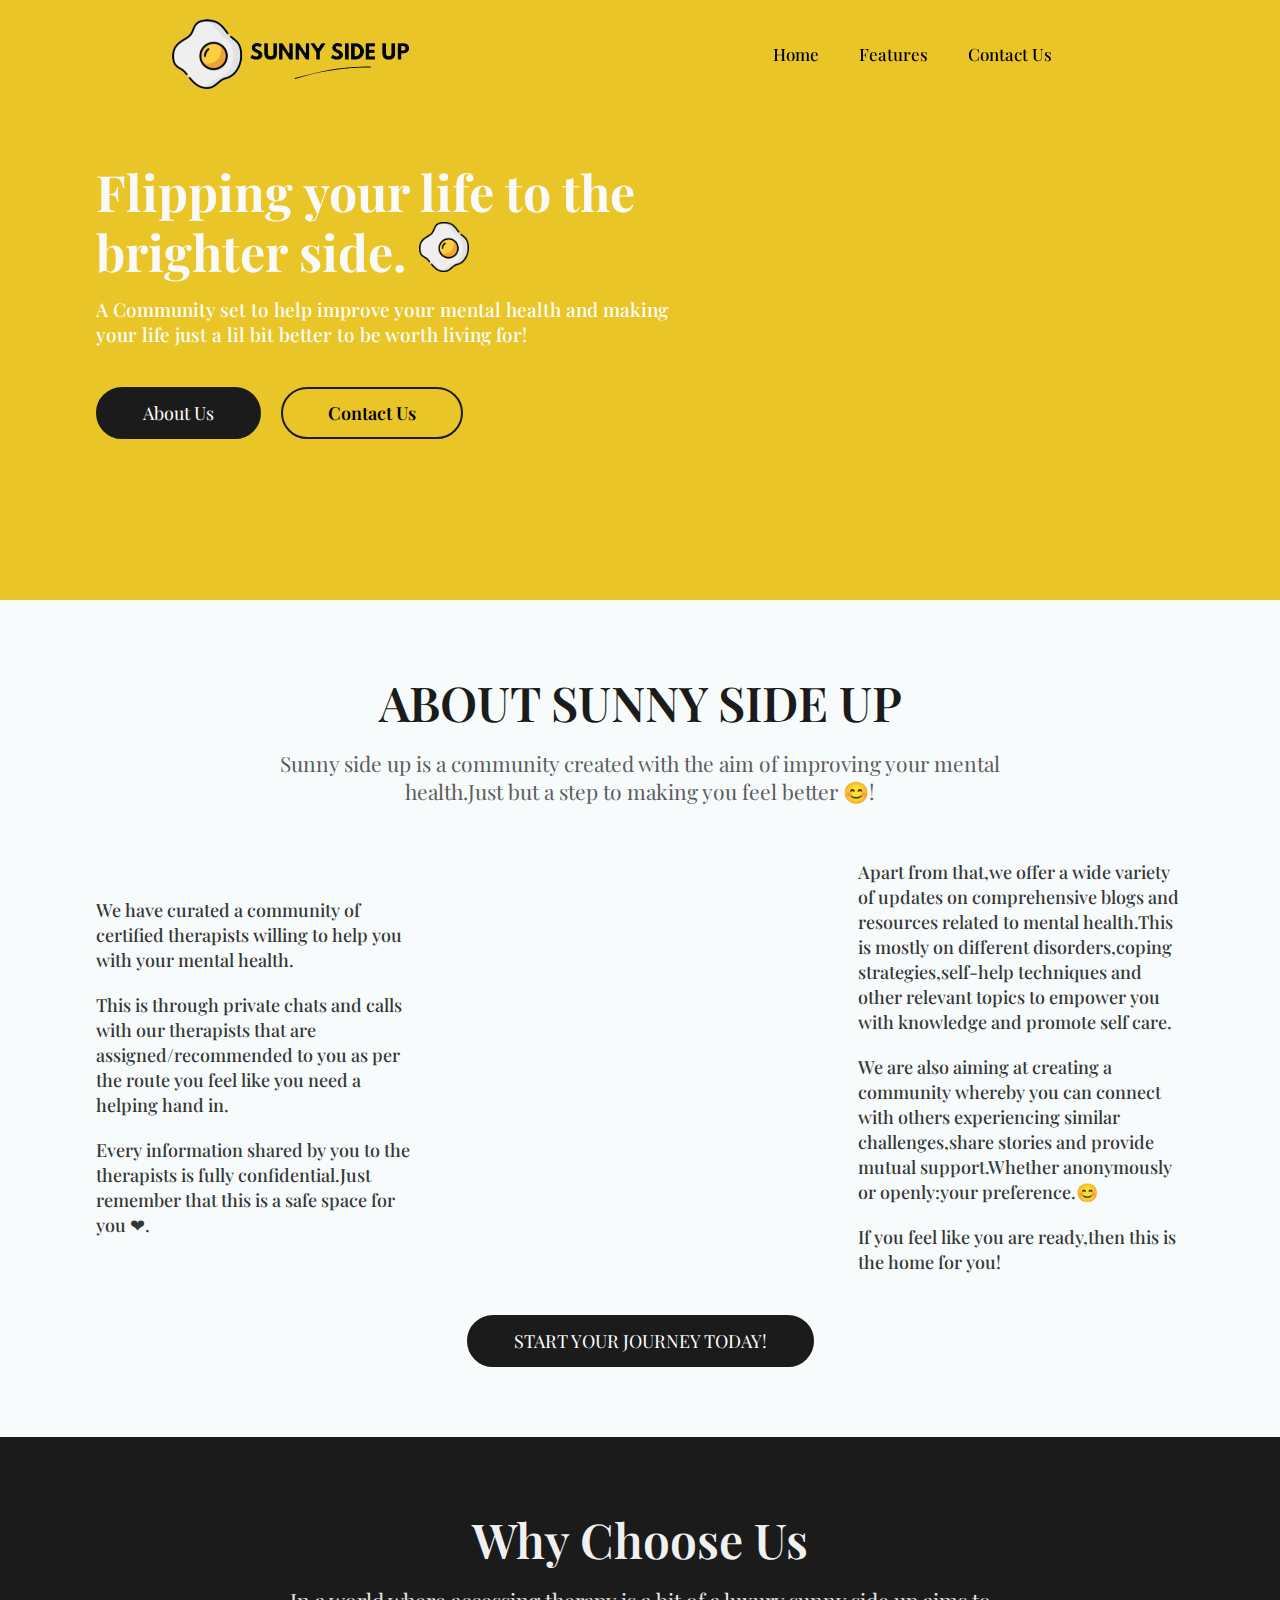
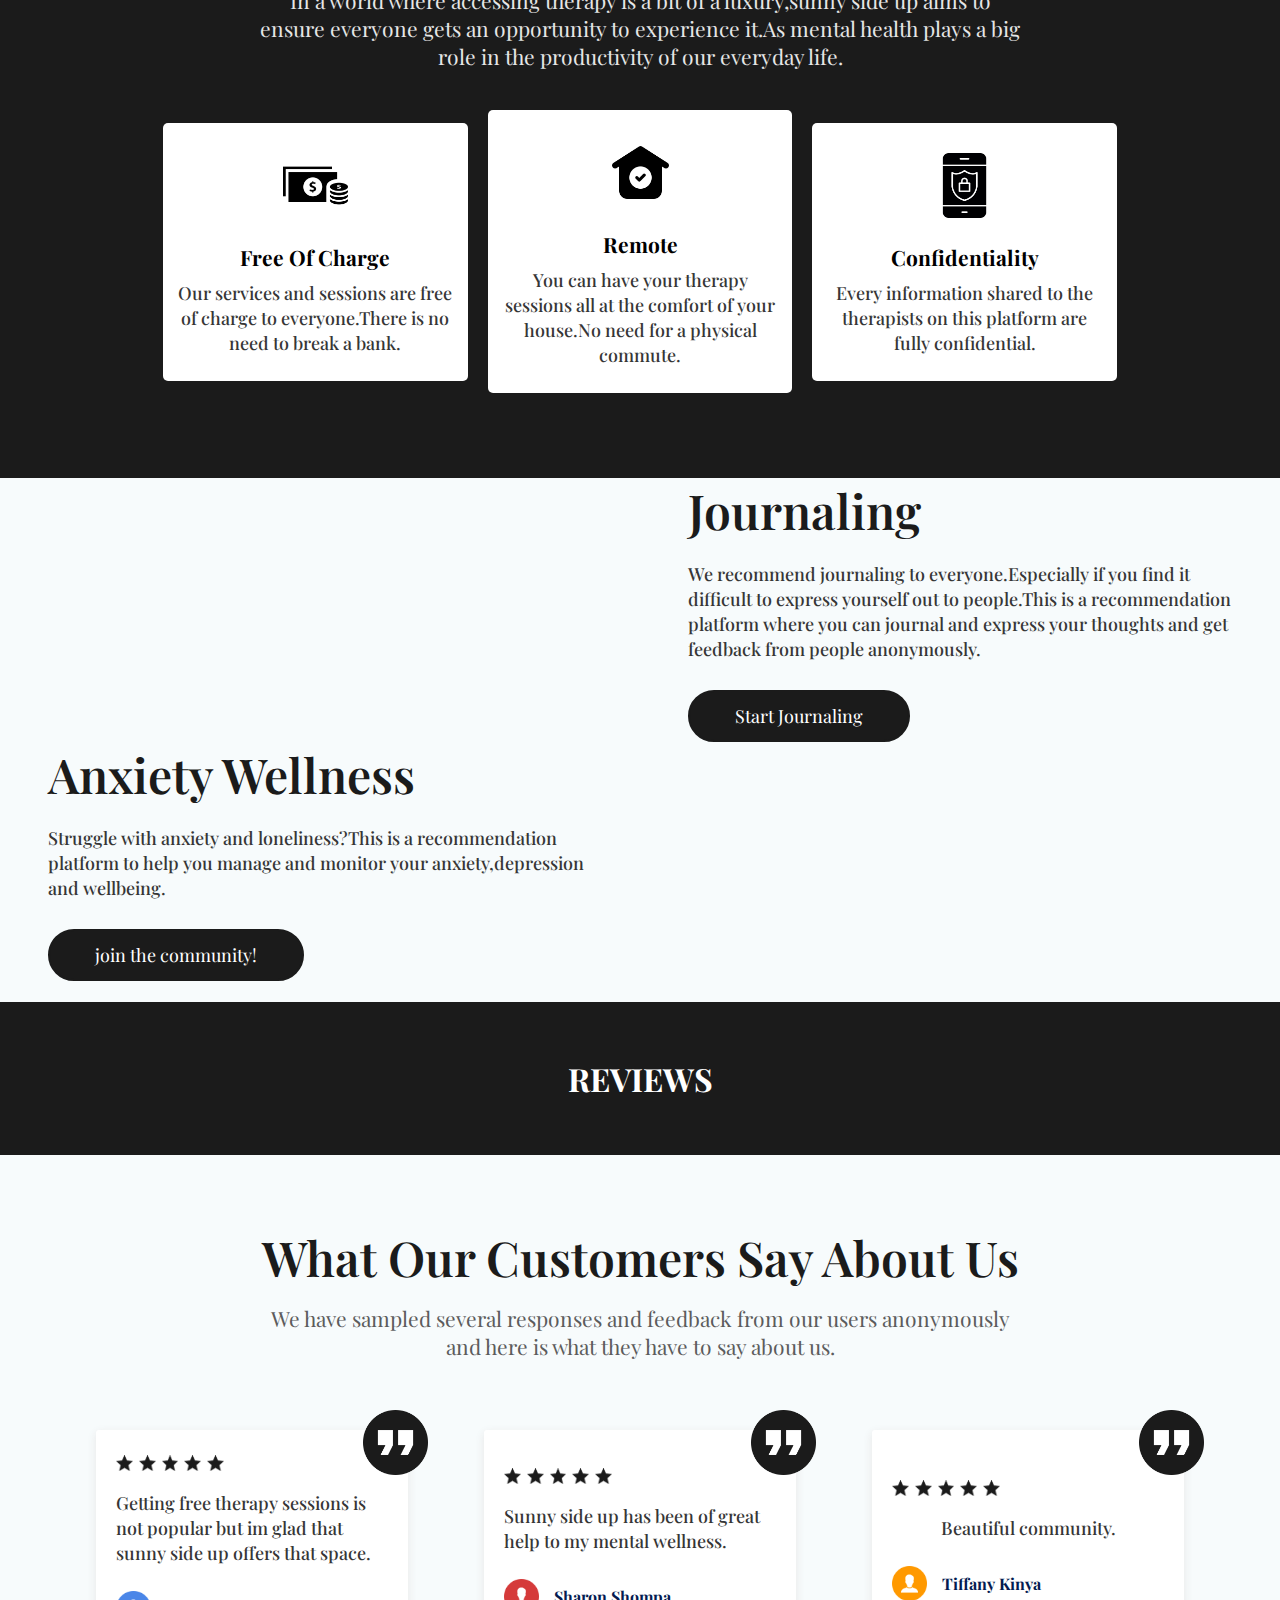
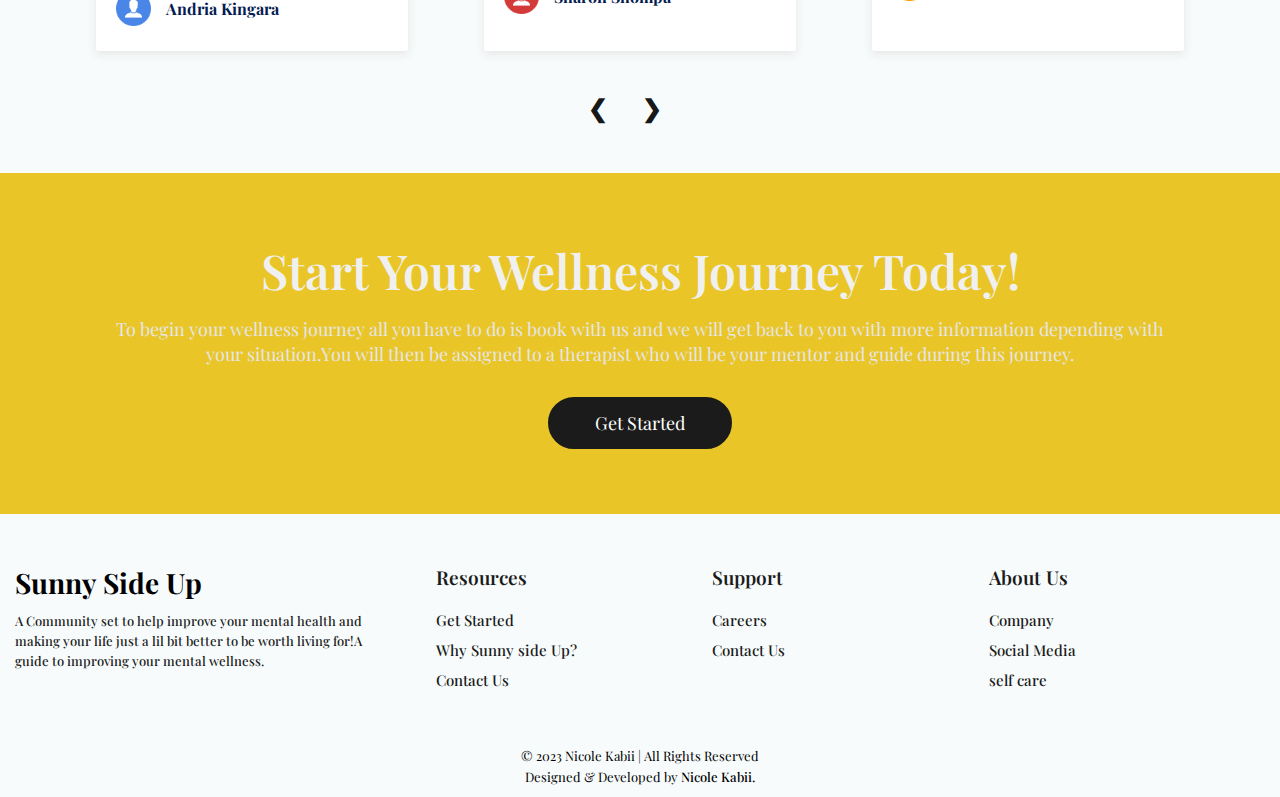
==== commit 914cc75f: "corr" ====
--- a/index.html
+++ b/index.html
@@ -366,7 +366,7 @@
                     more information depending with your situation.You will then be assigned to a therapist who will be
                     your mentor and guide during this journey.
                 </p>
-                <a href="contact.html#start" class="btn whiteBtn">Get Started</a>
+                <a href="contact.html#start" class="btn blackBtn">Get Started</a>
             </div>
         </div>
 
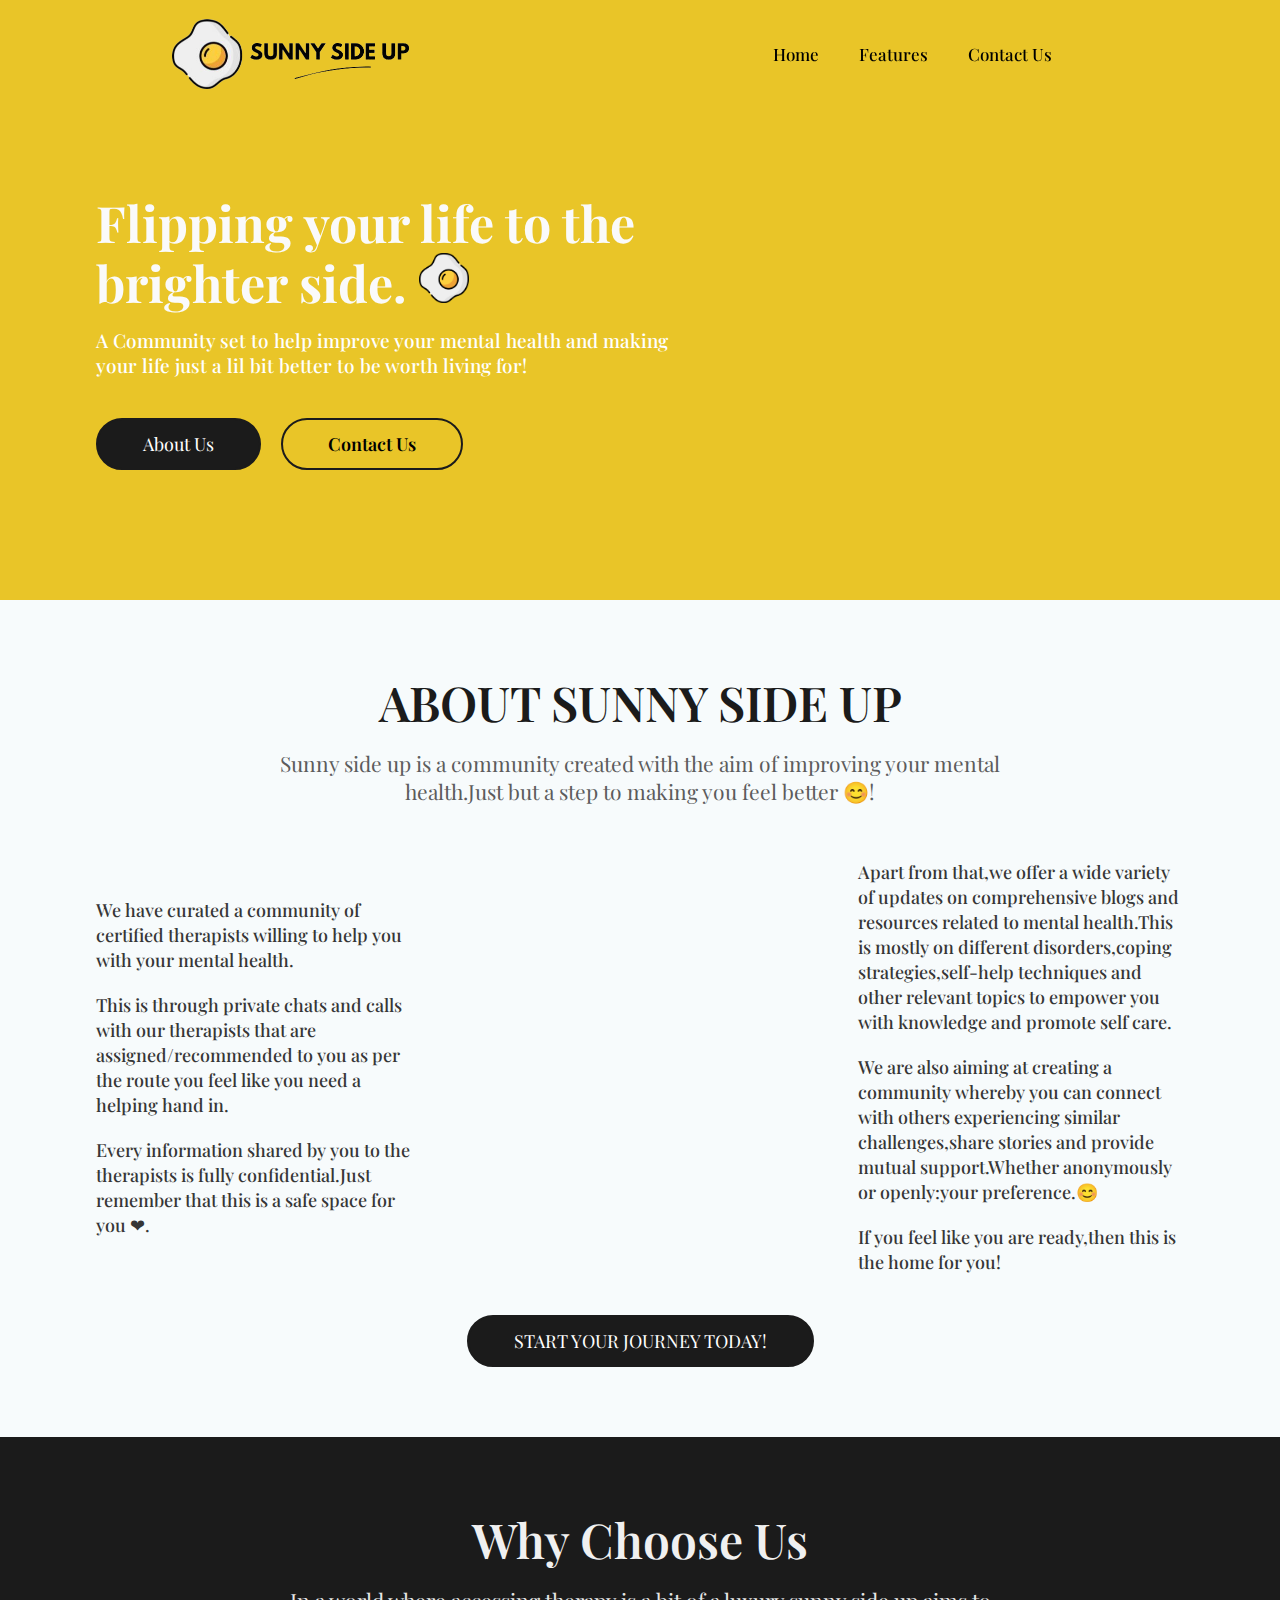
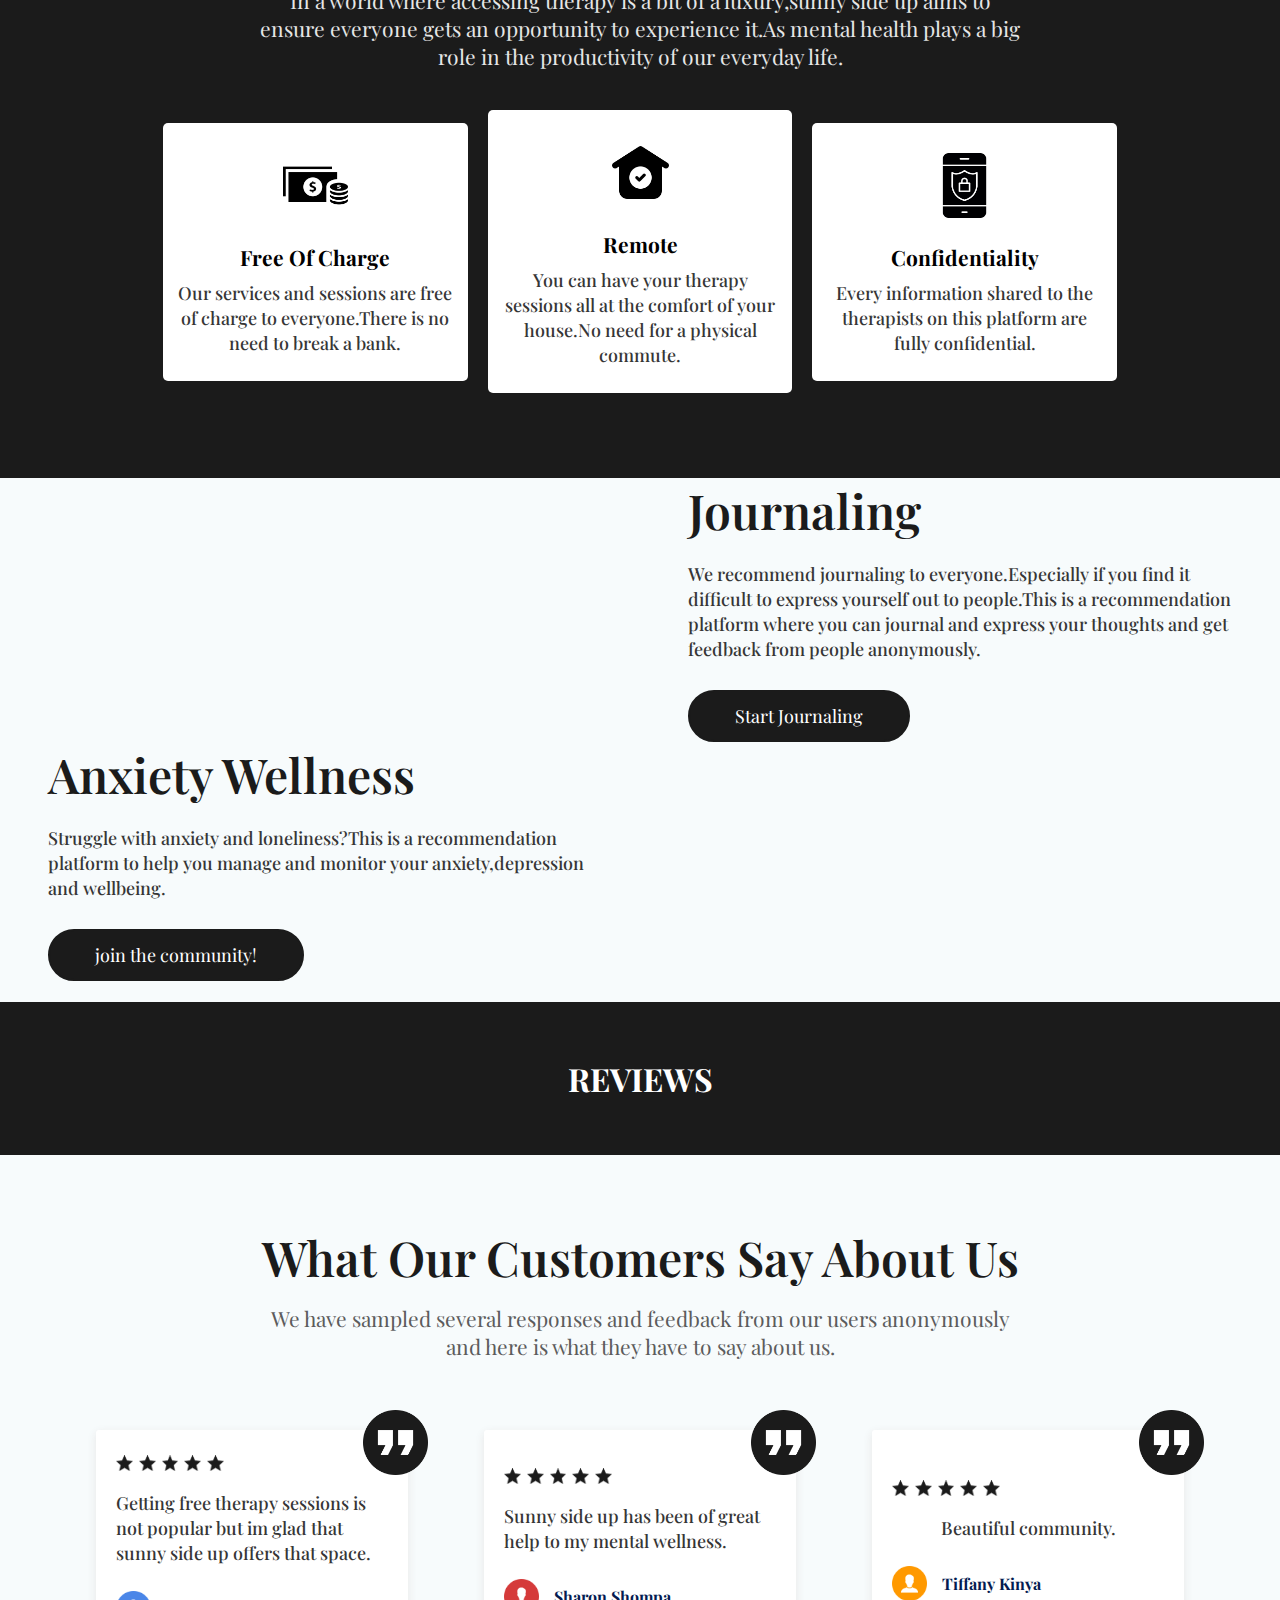
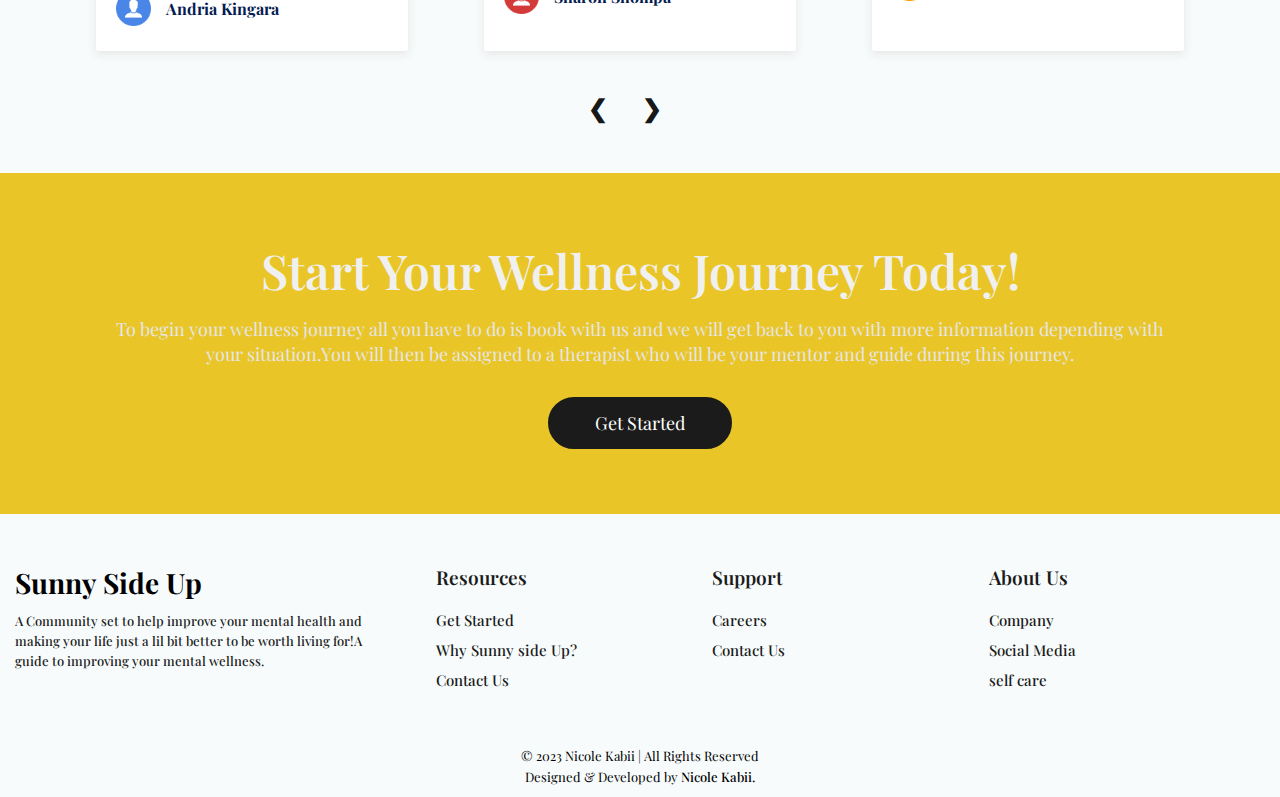
==== commit e66978ac: "corr" ====
--- a/index.html
+++ b/index.html
@@ -54,6 +54,9 @@
         <div class="content-block home-hero" id="home">
             <div class="section-container">
                 <div class="hero-wrapper">
+                    <br>
+                    <br>
+                    <br>
                     <h1>Flipping your life to the brighter side. <img src="img/sunnysidee.png" width="50" alt=""> </h1>
                     <h4>
                         A Community set to help improve your mental health and making your life just a lil bit better to
@@ -94,7 +97,7 @@
                         is a safe space for you ❤.
                     </p>
                 </div>
-                <img src="img/intro.jpg" alt="">
+                <div></div>
                 <div class="content-block intro-wrapper">
                     <p class="main-text">
                         Apart from that,we offer a wide variety of updates on comprehensive blogs and resources related
@@ -165,7 +168,7 @@
         <div class="features-container">
 
             <div class="content-wrapper feature-wrapper">
-                <img src="img/feature_one.jpg" alt="">
+                <div></div>
                 <div class="content-block feature-text-wrapper">
                     <div class="section-container">
                         <h2 class="section-heading">Journaling</h2>
@@ -191,7 +194,7 @@
                             community!</a>
                     </div>
                 </div>
-                <img src="img/feature_two.jpg" alt="">
+                <div></div>
             </div>
             <br>
         </div>
--- a/css/style.css
+++ b/css/style.css
@@ -329,6 +329,9 @@
     left: 0;
     right: 0;
   }
+
+  /* Rest of the code... */
+
   .topnav a {
     color: rgb(0, 0, 0);
     padding: 14px 16px;
@@ -805,3 +808,7 @@
   display: block;
   margin: 0 auto;
 }
+.imagebooks {
+  height: 20;
+  width: 20;
+}
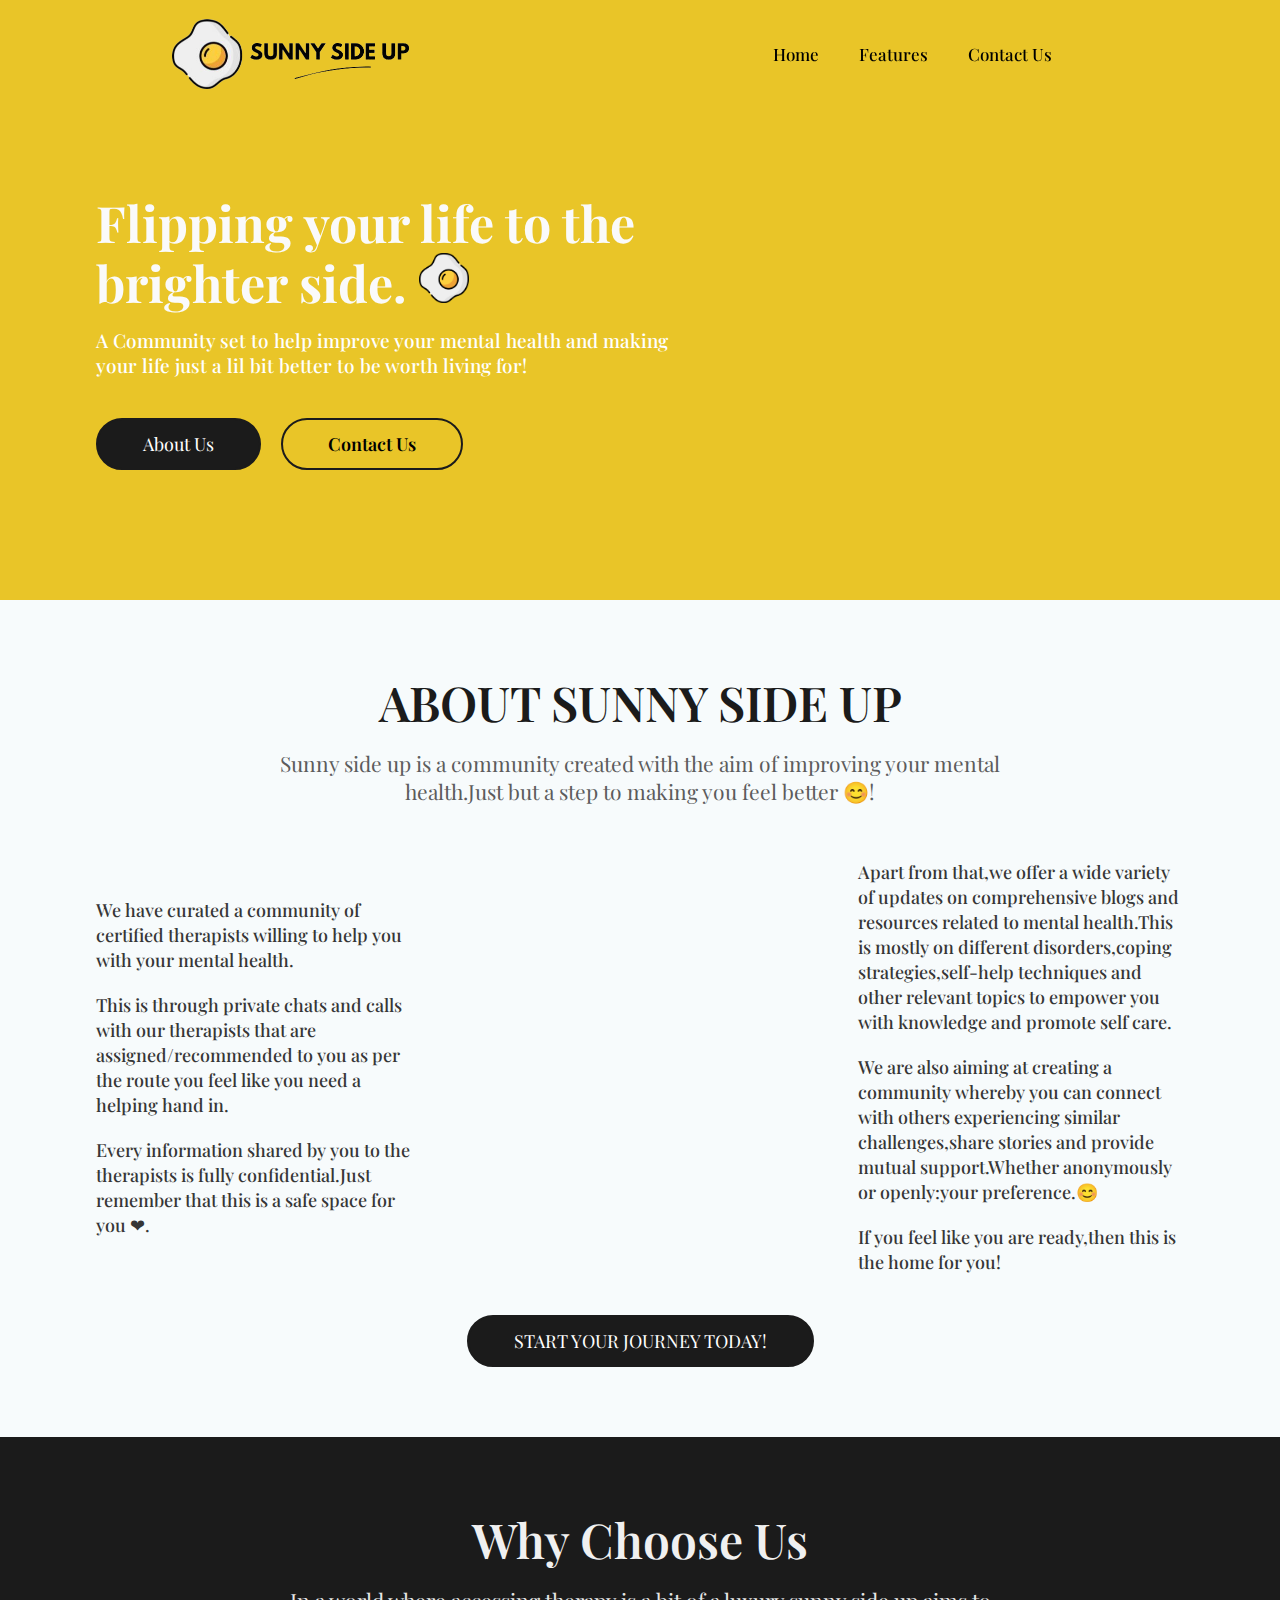
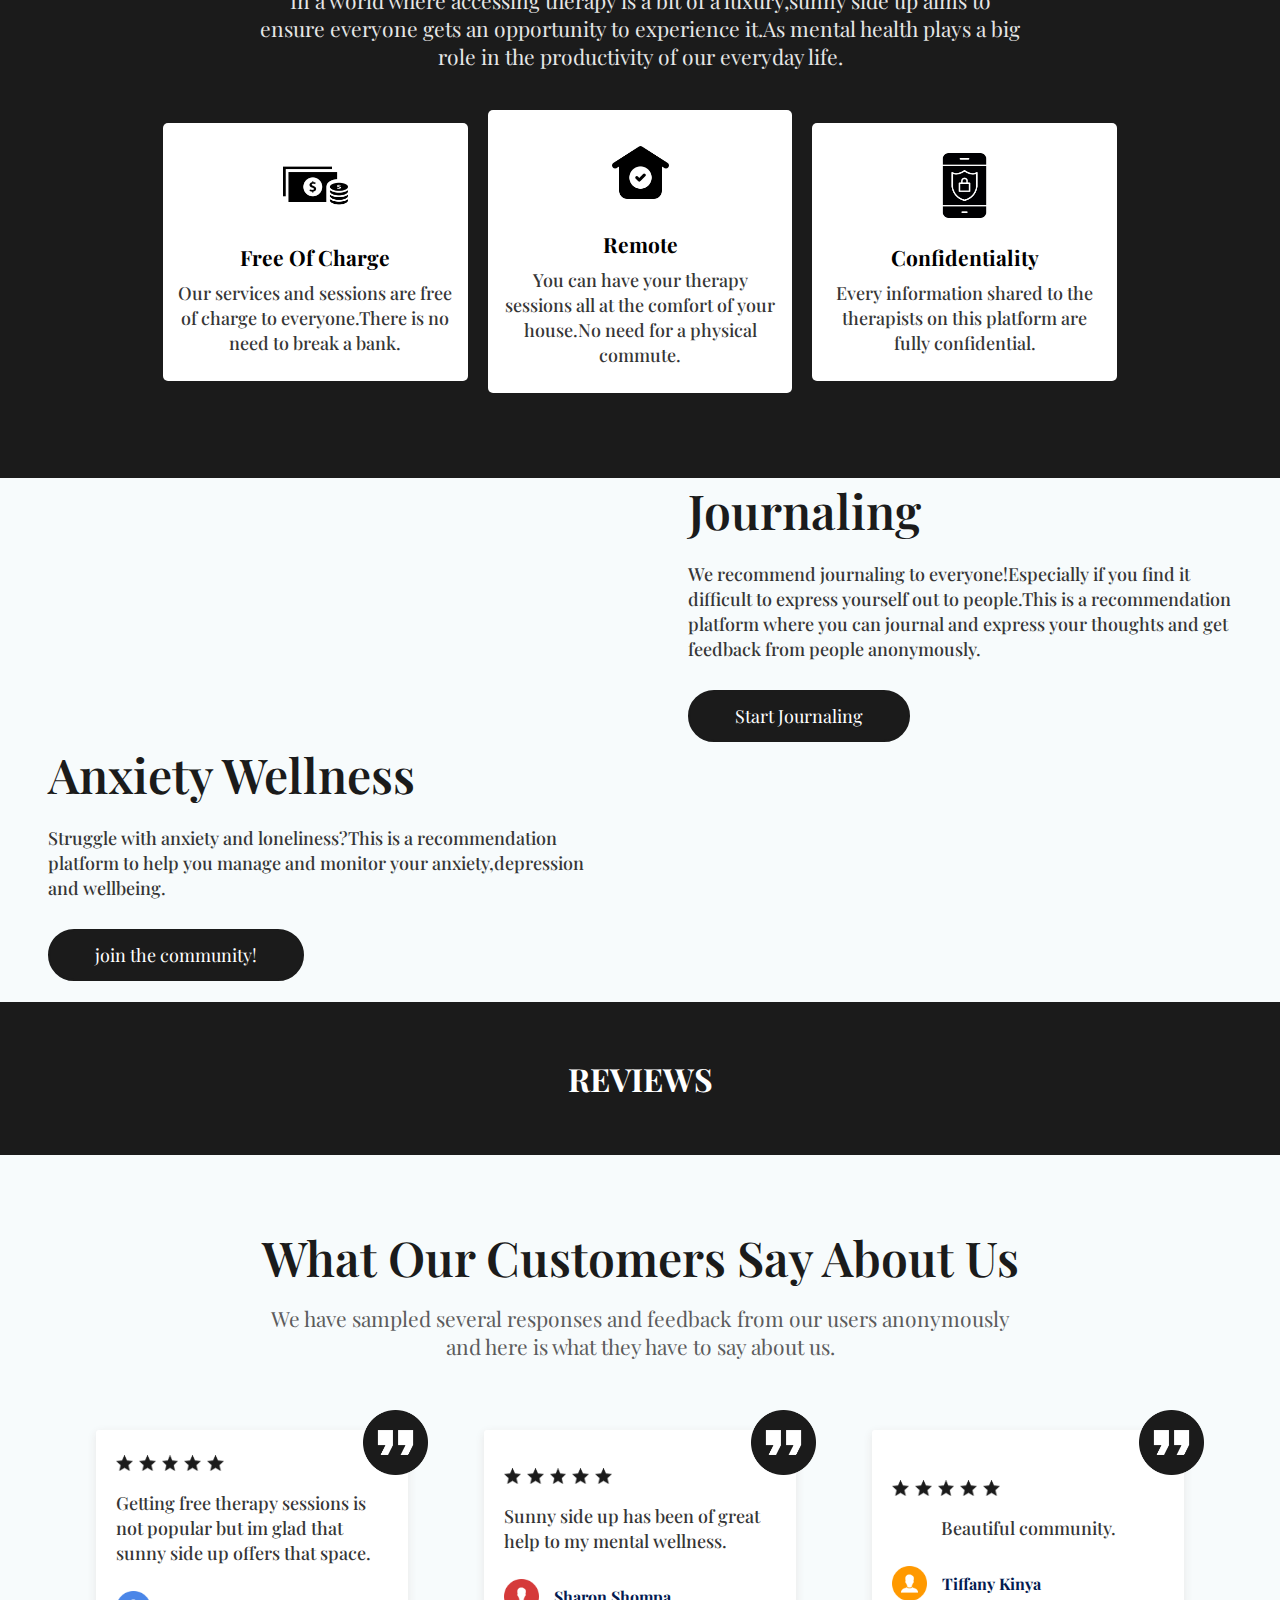
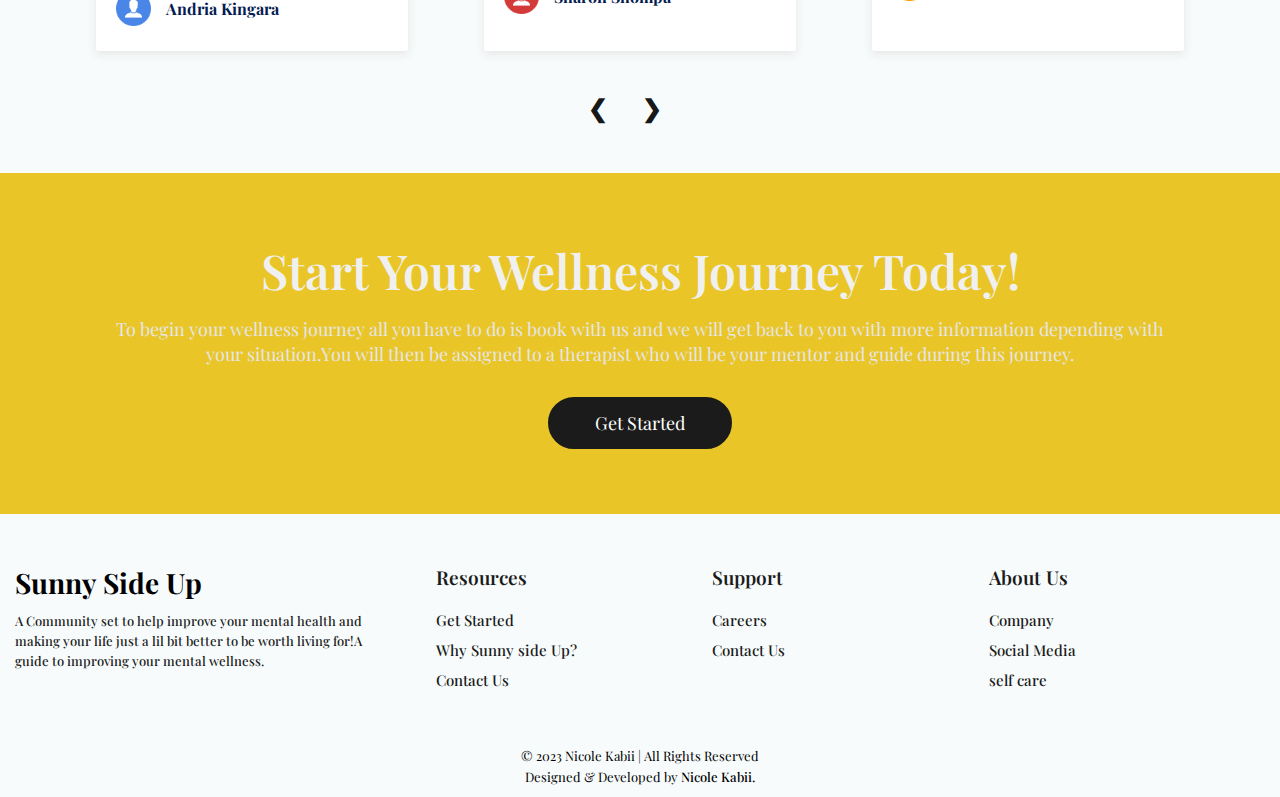
==== commit bf291adb: "corr" ====
--- a/index.html
+++ b/index.html
@@ -173,7 +173,7 @@
                     <div class="section-container">
                         <h2 class="section-heading">Journaling</h2>
                         <p class="main-text">
-                            We recommend journaling to everyone.Especially if you find it difficult to express yourself
+                            We recommend journaling to everyone!Especially if you find it difficult to express yourself
                             out to people.This is a recommendation platform where you can journal and express your
                             thoughts and get feedback from people anonymously.
                         </p>
